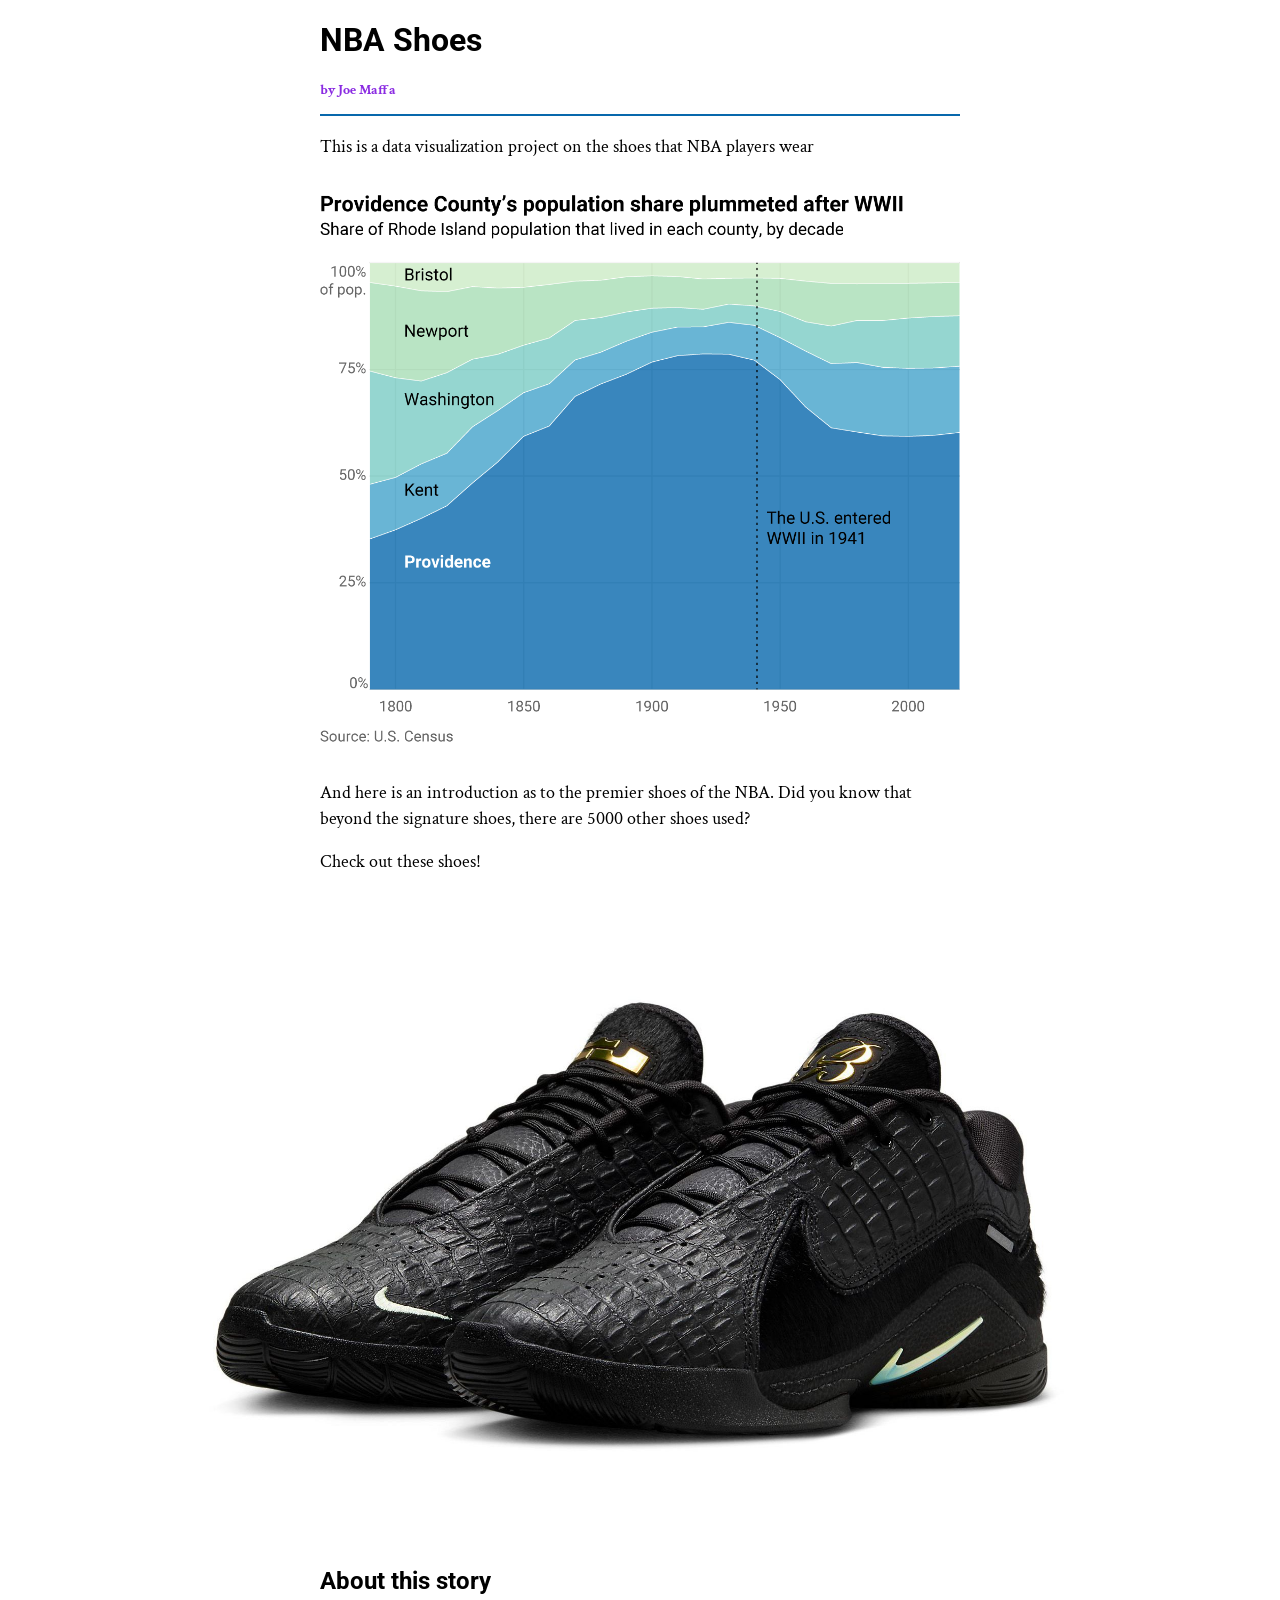
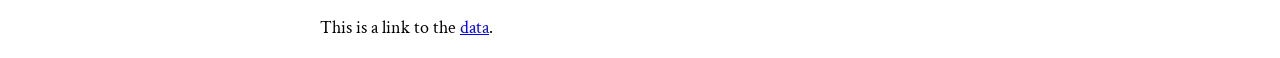
==== index.html @ eefcdcdb "change title" ====
<!DOCTYPE html>
<html>
    <head>
        <title>NBA Shoes</title>
        <link rel="stylesheet" href="styles.css">
        <link rel="preconnect" href="https://fonts.googleapis.com">
        <link rel="preconnect" href="https://fonts.gstatic.com" crossorigin>
        <link href="https://fonts.googleapis.com/css2?family=Crimson+Text:ital,wght@0,400;0,600;0,700;1,400;1,600;1,700&family=Roboto:ital,wght@0,100..900;1,100..900&display=swap" rel="stylesheet">
    </head>
    <body>
        <h1>NBA Shoes</h1>
        <p id="title-caption">by Joe Maffa</p>
        <div class="divider"></div>
        <p>This is a data visualization project on the shoes that NBA players wear</p>
        <img src="images/rhode_island.png">
        <p>And here is an introduction as to the premier shoes of the NBA. Did you know that beyond the signature shoes, there are 5000 other shoes used?</p>
        <p>Check out these shoes!</p>
        <img id="lebron" src="images/lebron-22.jpg">
        <h2>About this story</h2>
        <p>This is a link to the <a target="_blank" href="https://kixstats.com/brands">data</a>.</p>
    </body>
</html>
---- styles.css ----
img, p, h1, h2, .divider{
    width: 100%;
    max-width: 640px;
    margin-left: auto;
    margin-right: auto;
}

img {
	display: block;
    padding: 15px 0px;
}
p{
    font-size: 18px;
    line-height: 1.4;
    font-family: "Crimson Text"
}
h1,h2 {
    font-family: "Roboto"
}

.divider {
    height: 2px;
    background-color: #0868ac;
    margin-top:10px;
    margin-bottom: 10px;
}

#title-caption {
    font-weight: bold;
    font-size: 14px;
    color:blueviolet
}
#lebron {
    max-width: 1000px;
}
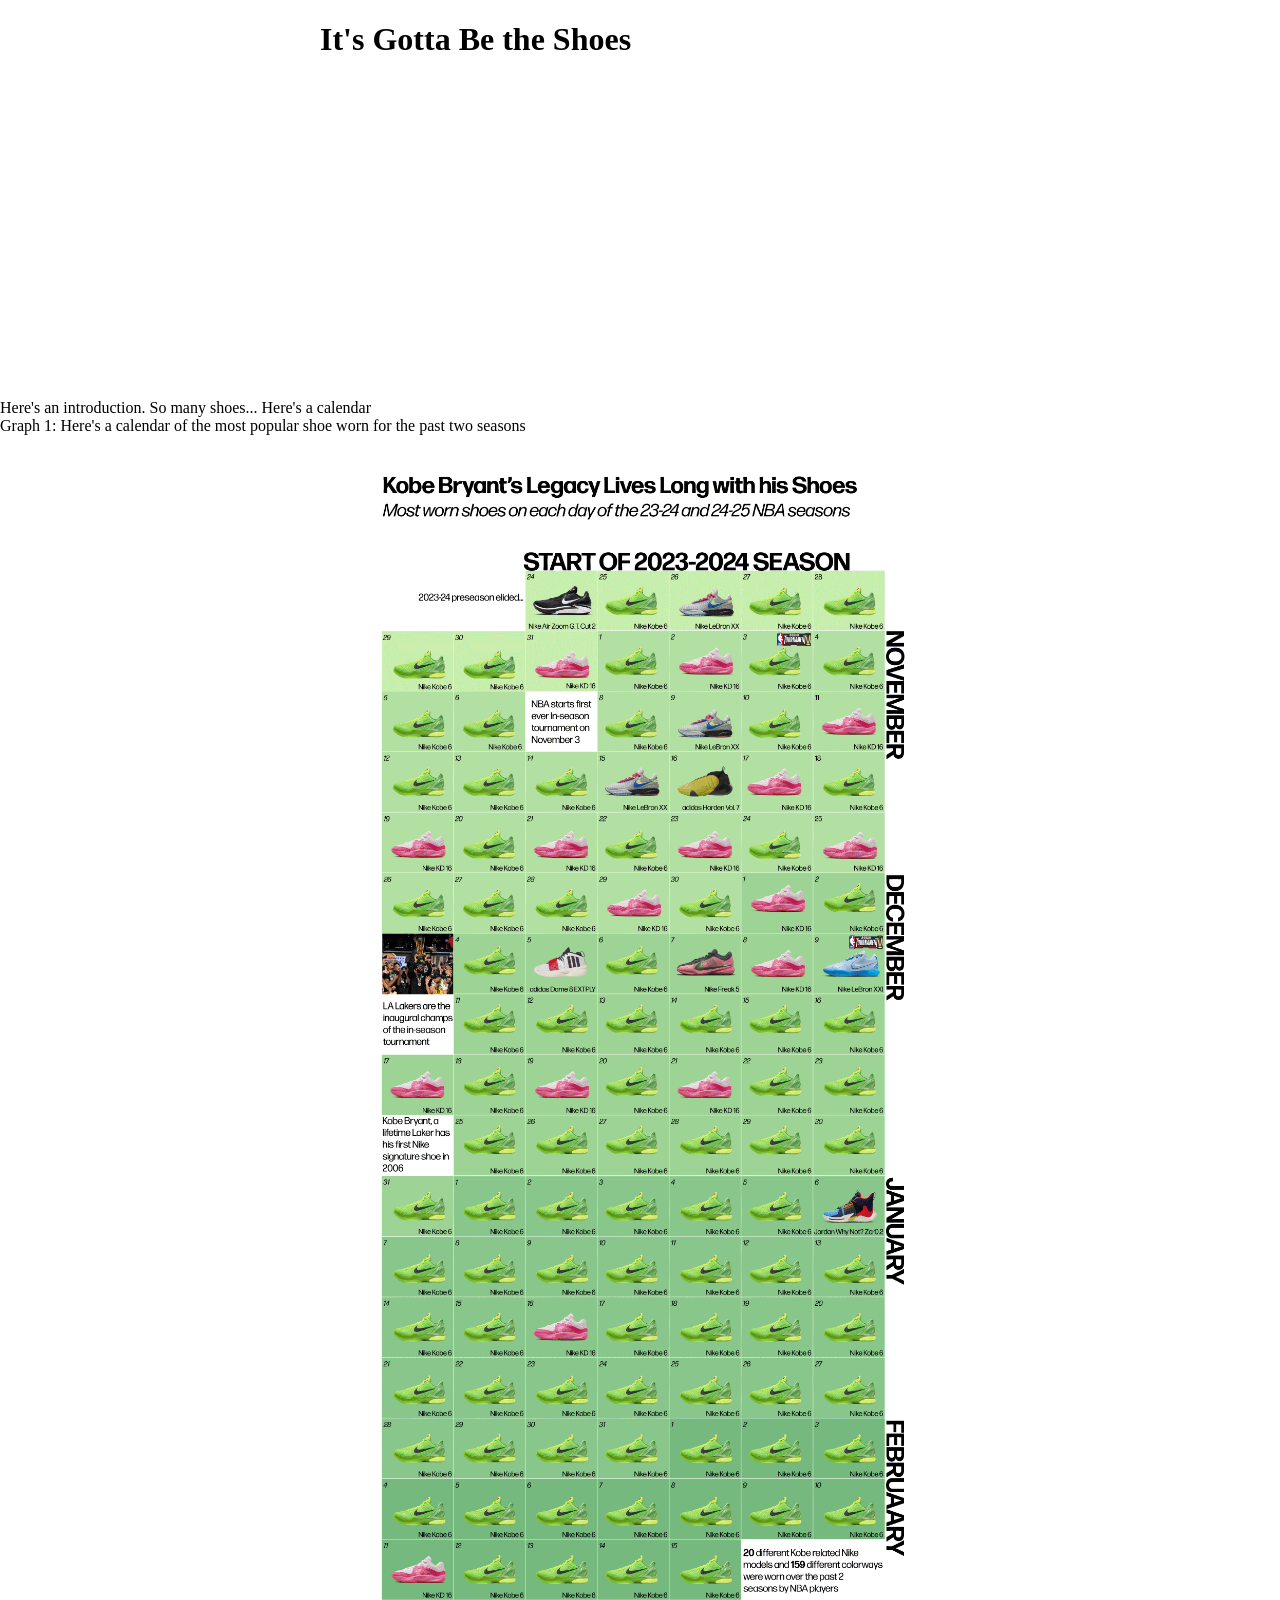
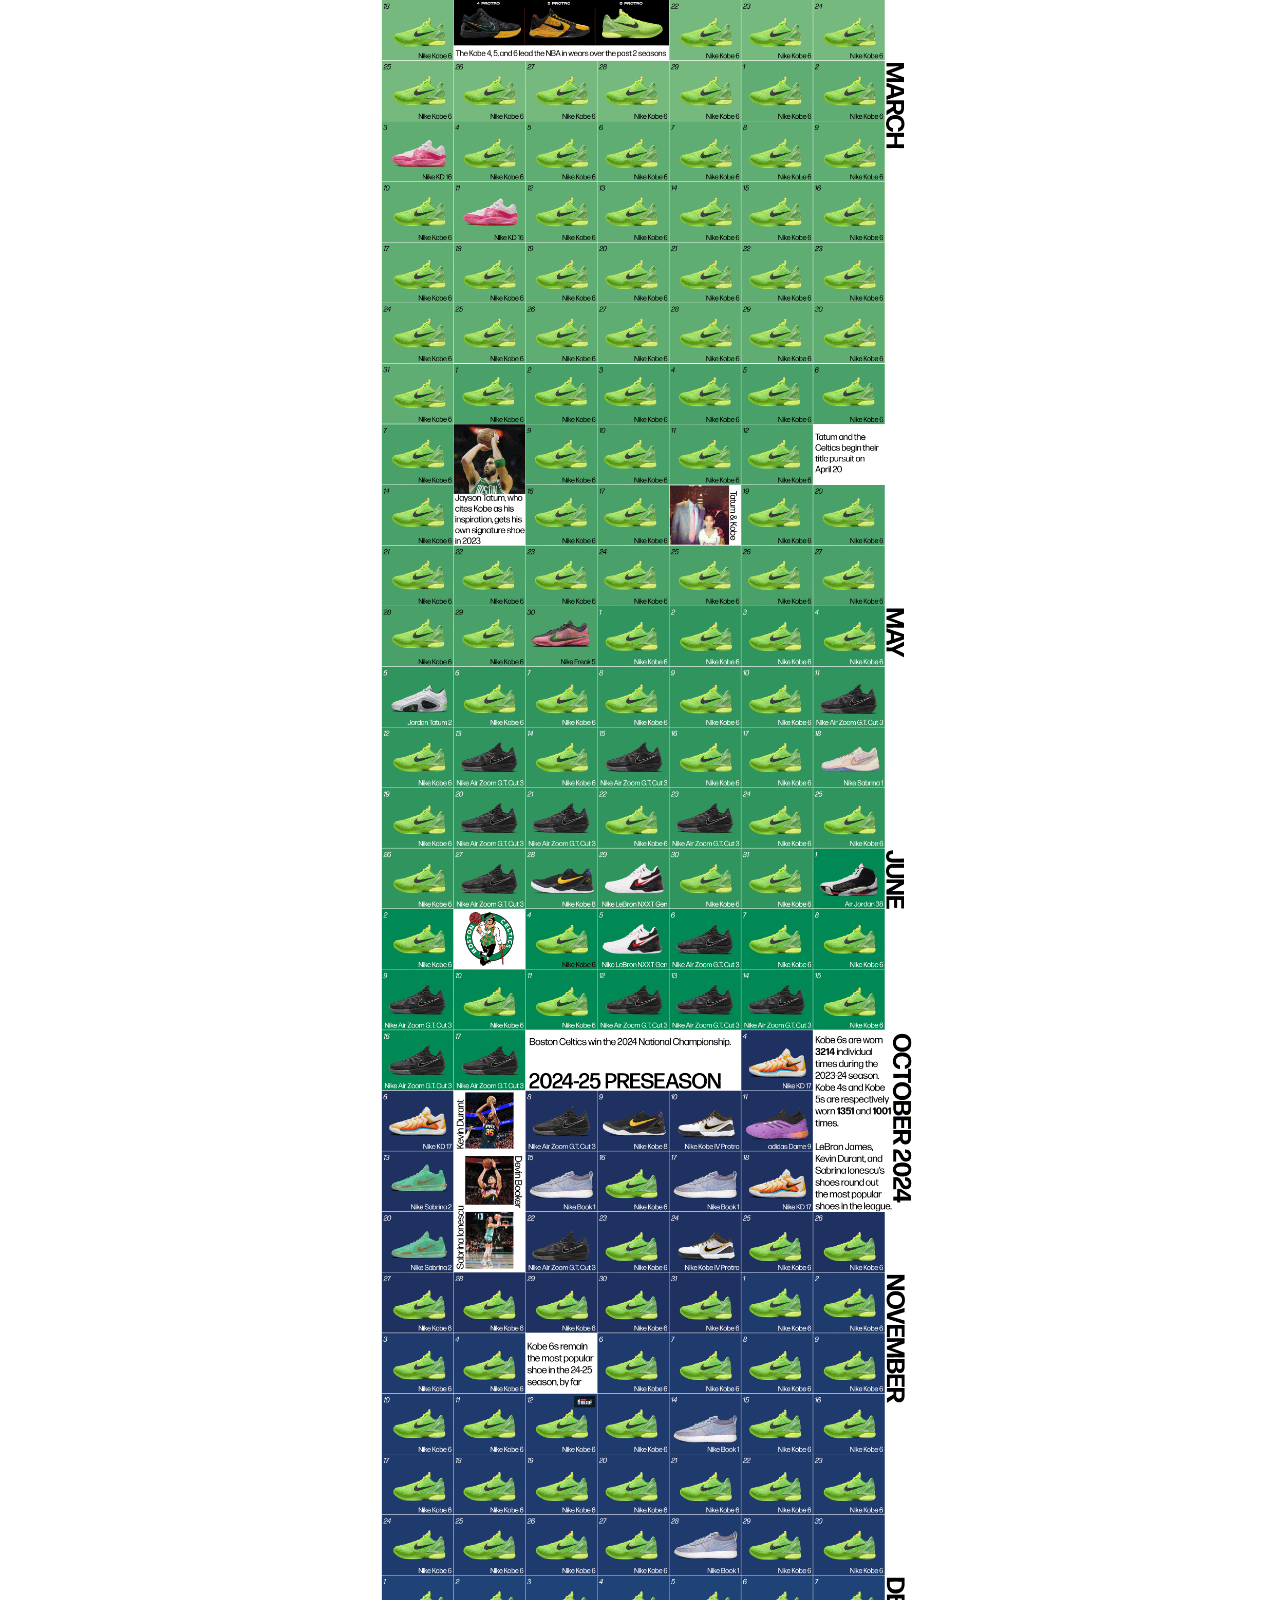
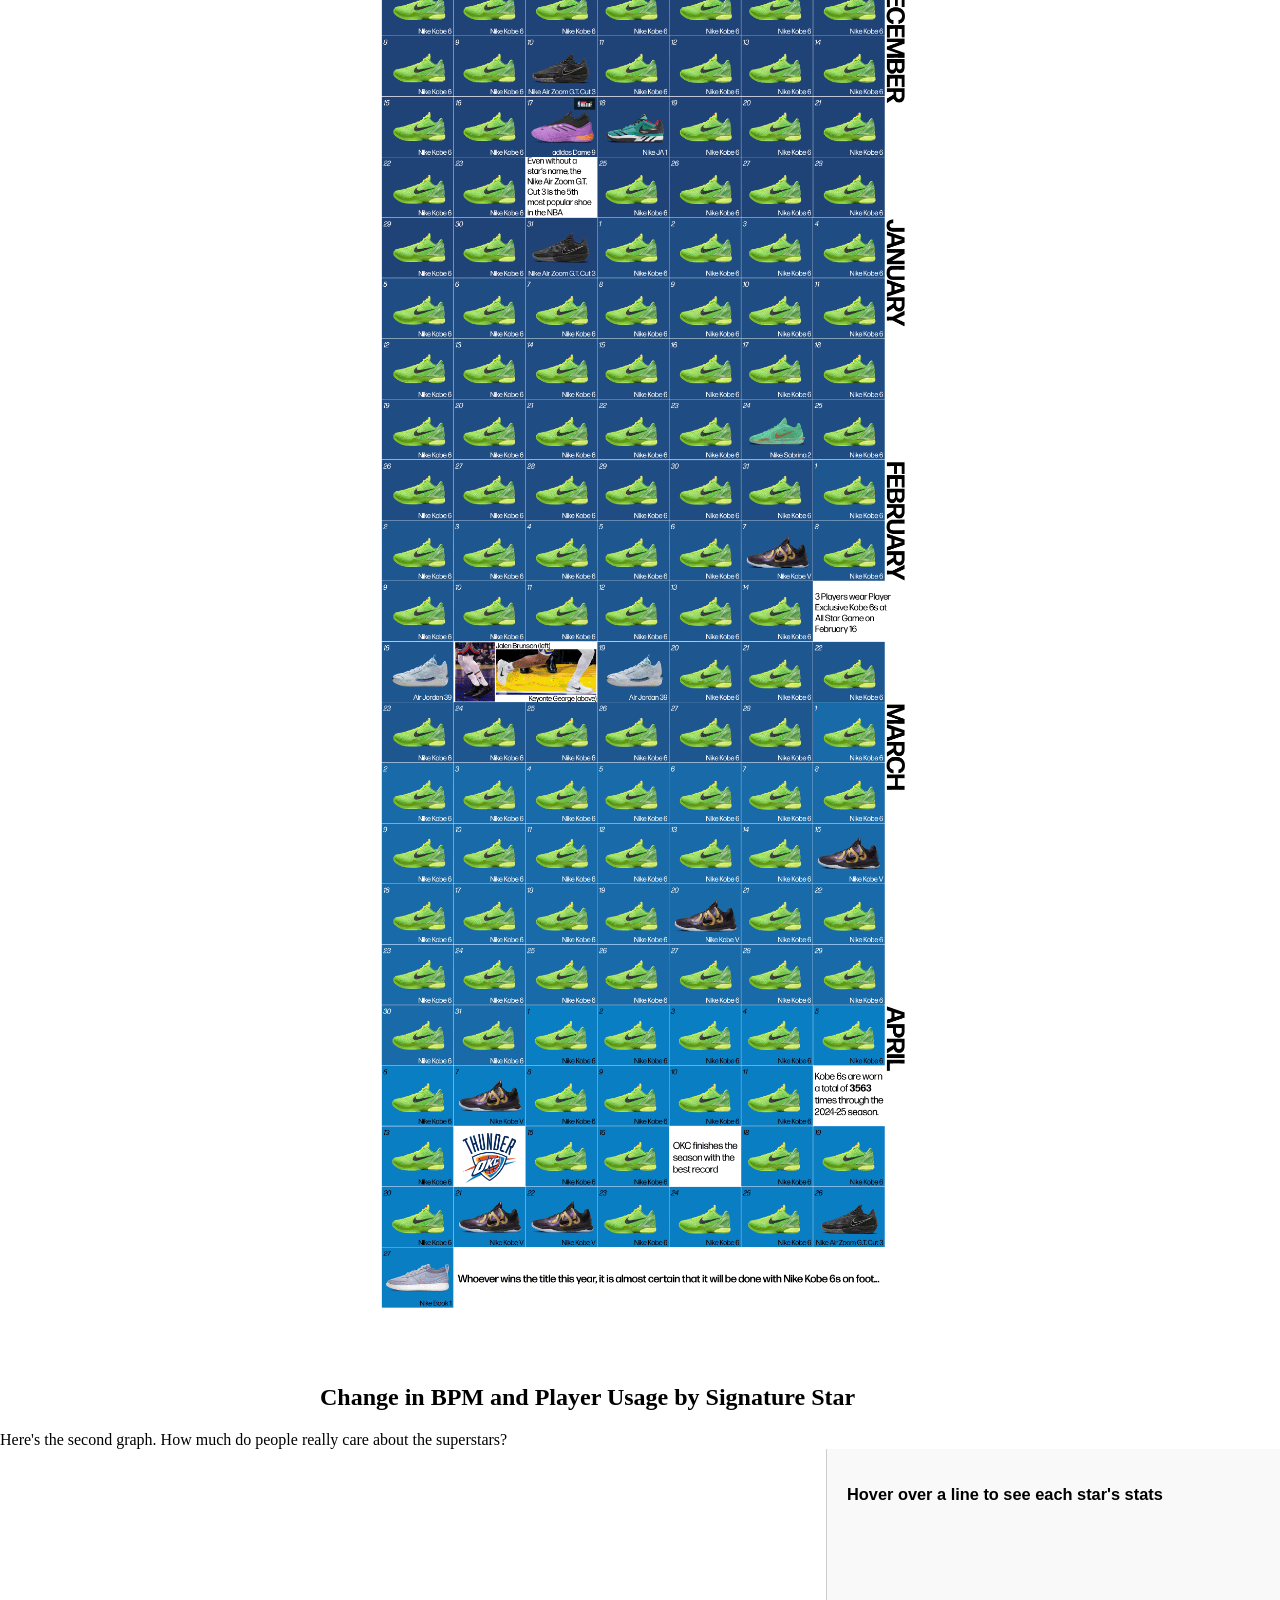
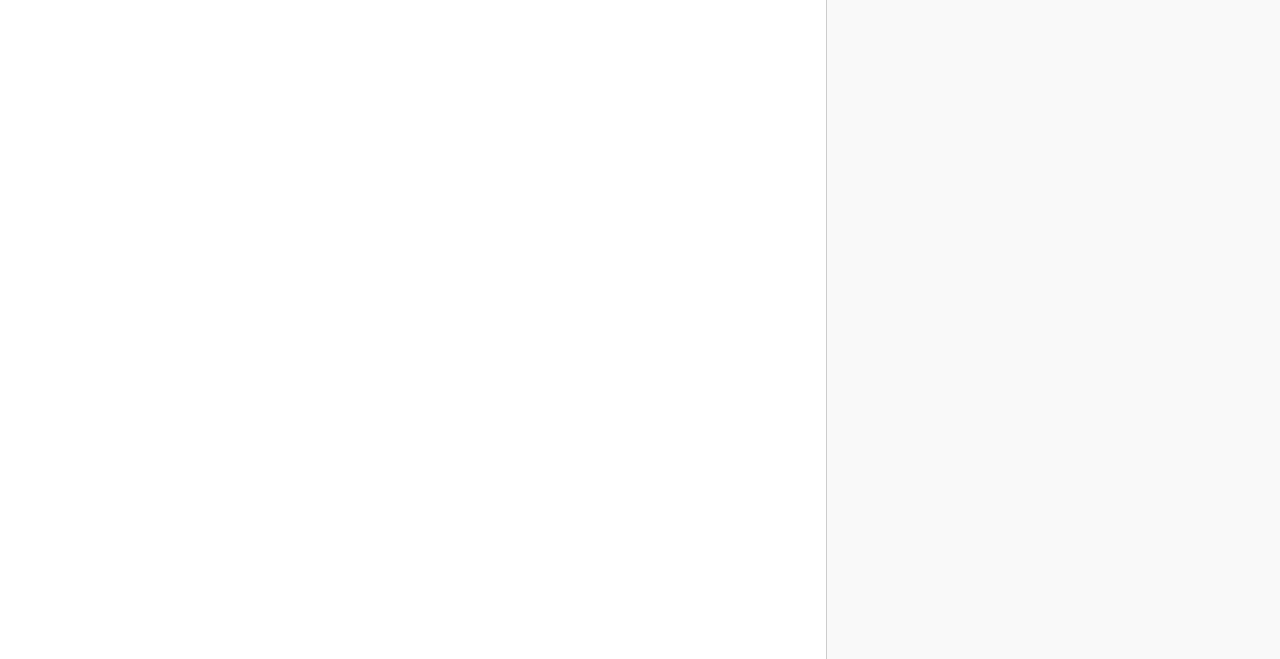
==== commit 9540cca5: "a big commit lol, started on website" ====
--- a/index.html
+++ b/index.html
@@ -1,22 +1,53 @@
 <!DOCTYPE html>
-<html>
-    <head>
-        <title>NBA Shoes</title>
-        <link rel="stylesheet" href="styles.css">
-        <link rel="preconnect" href="https://fonts.googleapis.com">
-        <link rel="preconnect" href="https://fonts.gstatic.com" crossorigin>
-        <link href="https://fonts.googleapis.com/css2?family=Crimson+Text:ital,wght@0,400;0,600;0,700;1,400;1,600;1,700&family=Roboto:ital,wght@0,100..900;1,100..900&display=swap" rel="stylesheet">
-    </head>
-    <body>
-        <h1>NBA Shoes</h1>
-        <p id="title-caption">by Joe Maffa</p>
-        <div class="divider"></div>
-        <p>This is a data visualization project on the shoes that NBA players wear</p>
-        <img src="images/rhode_island.png">
-        <p>And here is an introduction as to the premier shoes of the NBA. Did you know that beyond the signature shoes, there are 5000 other shoes used?</p>
-        <p>Check out these shoes!</p>
-        <img id="lebron" src="images/lebron-22.jpg">
-        <h2>About this story</h2>
-        <p>This is a link to the <a target="_blank" href="https://kixstats.com/brands">data</a>.</p>
-    </body>
+<html lang="en">
+<head>
+  <meta charset="UTF-8">
+  <title>It's Gotta Be the Shoes</title>
+  <script src="https://d3js.org/d3.v7.min.js"></script>
+  <link rel="stylesheet" href="styles.css">
+</head>
+<body>
+  <h1>It's Gotta Be the Shoes</h1>
+  <div></div>
+  <iframe 
+    width="560" 
+    height="315" 
+    src="https://www.youtube.com/embed/Abr_LU822rQ" 
+    title="YouTube video player" 
+    frameborder="0" 
+    allow="accelerometer; autoplay; clipboard-write; encrypted-media; gyroscope; picture-in-picture; web-share" 
+    allowfullscreen>
+  </iframe>
+
+  <div>Here's an introduction. So many shoes... Here's a calendar</div>
+  <div>Graph 1: Here's a calendar of the most popular shoe worn for the past two seasons</div>
+  <img src="calendar_plot_1.png" alt="Most worn shoes in the NBA for 23-24 and 24-25 seasons." />
+  <h2>Change in BPM and Player Usage by Signature Star</h2>
+
+  <div>Here's the second graph. How much do people really care about the superstars?</div>
+  <div id="container" style="display: flex; width: 100vw; height: 90vh;">
+    <div class="chart-container">
+        <svg id="chart1"></svg>
+      </div>
+      <div class="chart-container">
+        <svg id="chart2"></svg>
+      </div>
+      <div id="tooltip" class="tooltip">
+        <h3 id="tooltip-name">Hover over a line to see each star's stats</h3>
+        <p id="tooltip-note" style="visibility: hidden;">Signature player line</p>
+        <p style="visibility: hidden;">Box +/- (23–24): <span id="bpm23"></span></p>
+        <p style="visibility: hidden;">Box +/- (24–25): <span id="bpm24"></span></p>
+        <p style="visibility: hidden;"># Players using shoes (23–24): <span id="usage23"></span></p>
+        <p style="visibility: hidden;"># Players using shoes (24–25): <span id="usage24"></span></p>
+        <img id="tooltip-img" src="" alt="Shoe image" style="width: 120px; margin-top: 10px; visibility: hidden;" />
+      </div>
+
+    </div>
+  </div>
+
+
+
+  <script src="slopechart.js"></script>
+</body>
 </html>
+
--- a/styles.css
+++ b/styles.css
@@ -1,3 +1,36 @@
+body, html {
+  margin: 0;
+  padding: 0;
+  height: 100%;
+}
+.chart-container {
+  flex: 1;
+  display: flex;
+  align-items: center;
+  justify-content: center;
+}
+
+svg {
+  width: 100%;
+  height: 100%;
+}
+
+#tooltip {
+  flex: 1;
+  padding: 20px;
+  background: #f9f9f9;
+  border-left: 1px solid #ccc;
+  font-family: sans-serif;
+  font-size: 14px;
+  overflow-y: auto;
+}
+#tooltip-note {
+  font-style: italic;
+}
+
+
+
+
 img, p, h1, h2, .divider{
     width: 100%;
     max-width: 640px;
@@ -32,4 +65,29 @@
 }
 #lebron {
     max-width: 1000px;
-}+}
+
+.line {
+  fill: none;
+  stroke: gray;
+  stroke-width: 5px;
+  opacity: 0.4;
+}
+
+.circle {
+  fill: gray;
+  opacity: 0.6;
+}
+
+.label {
+  font-size: 12px;
+  fill: gray;
+  opacity: 0.6;
+}
+
+.highlight {
+  stroke: red;
+  fill: red;
+  stroke-width: 7px;
+  opacity: .8 !important;
+}
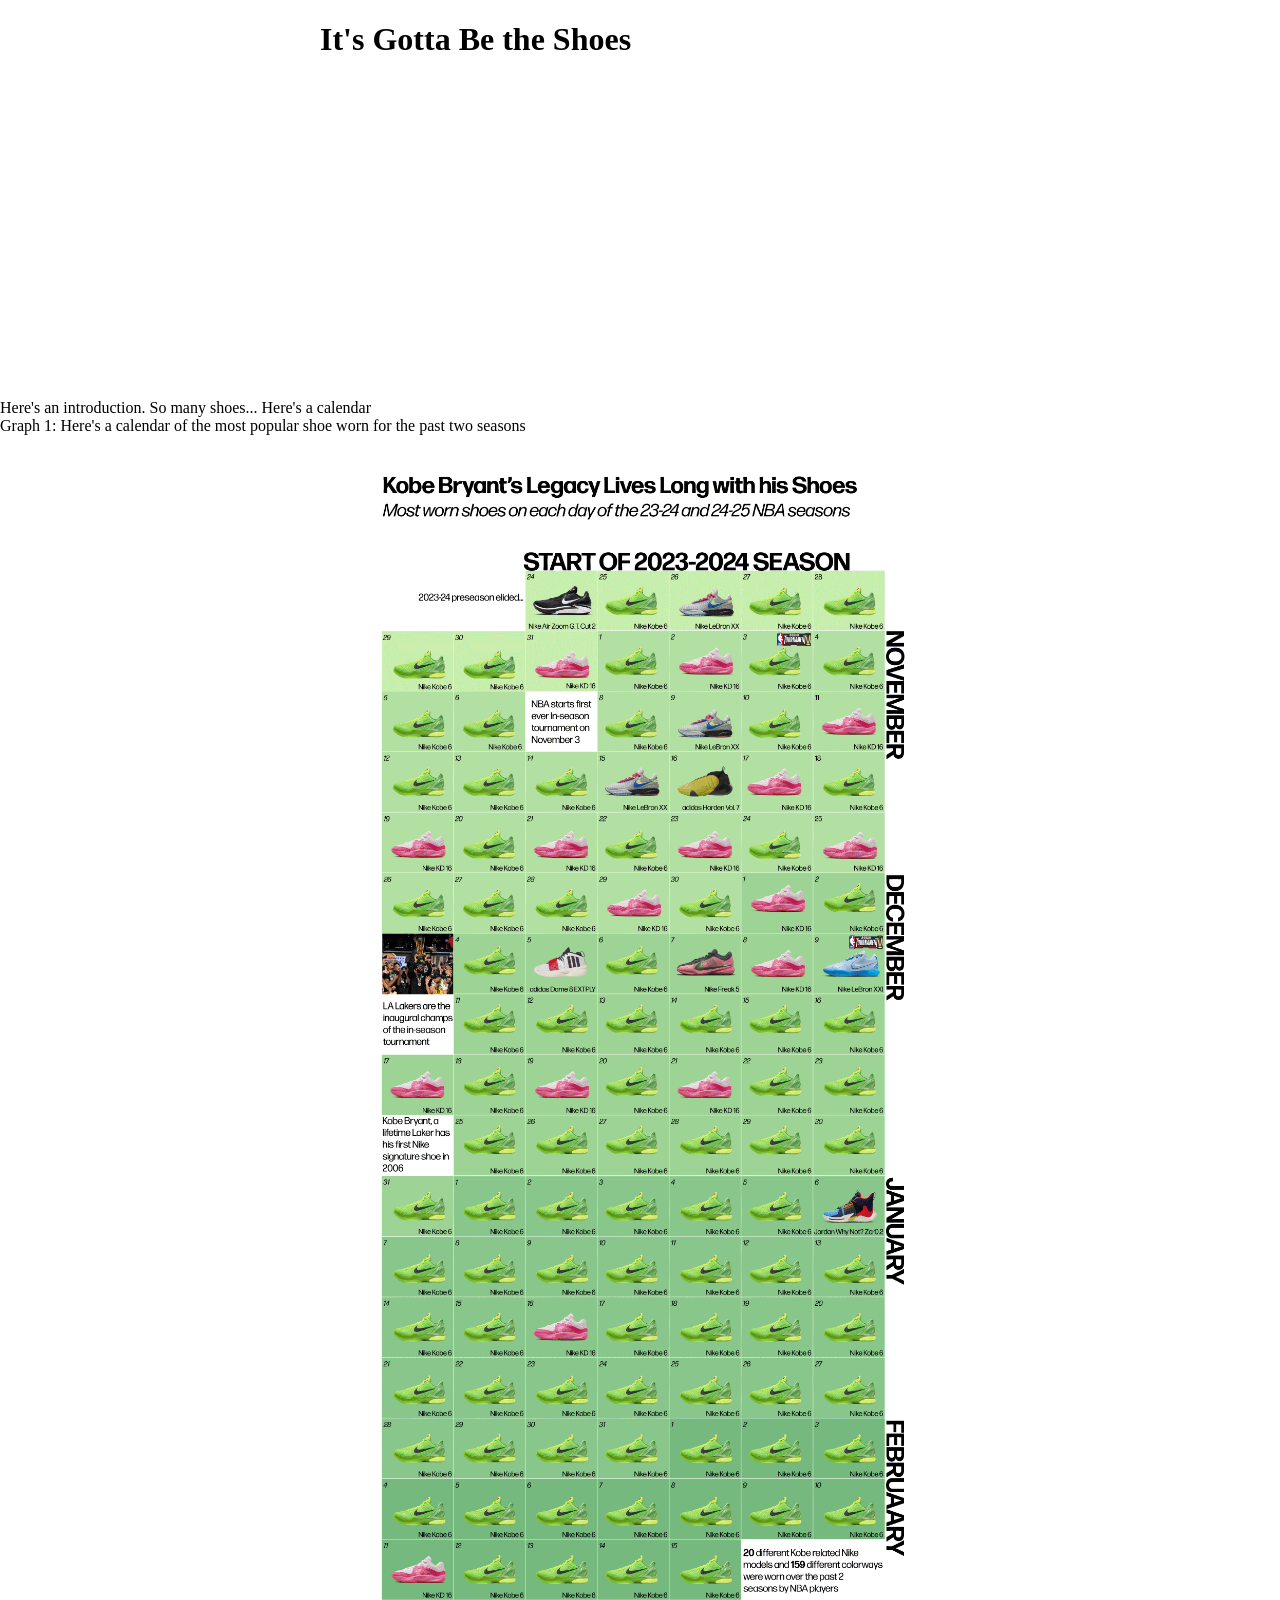
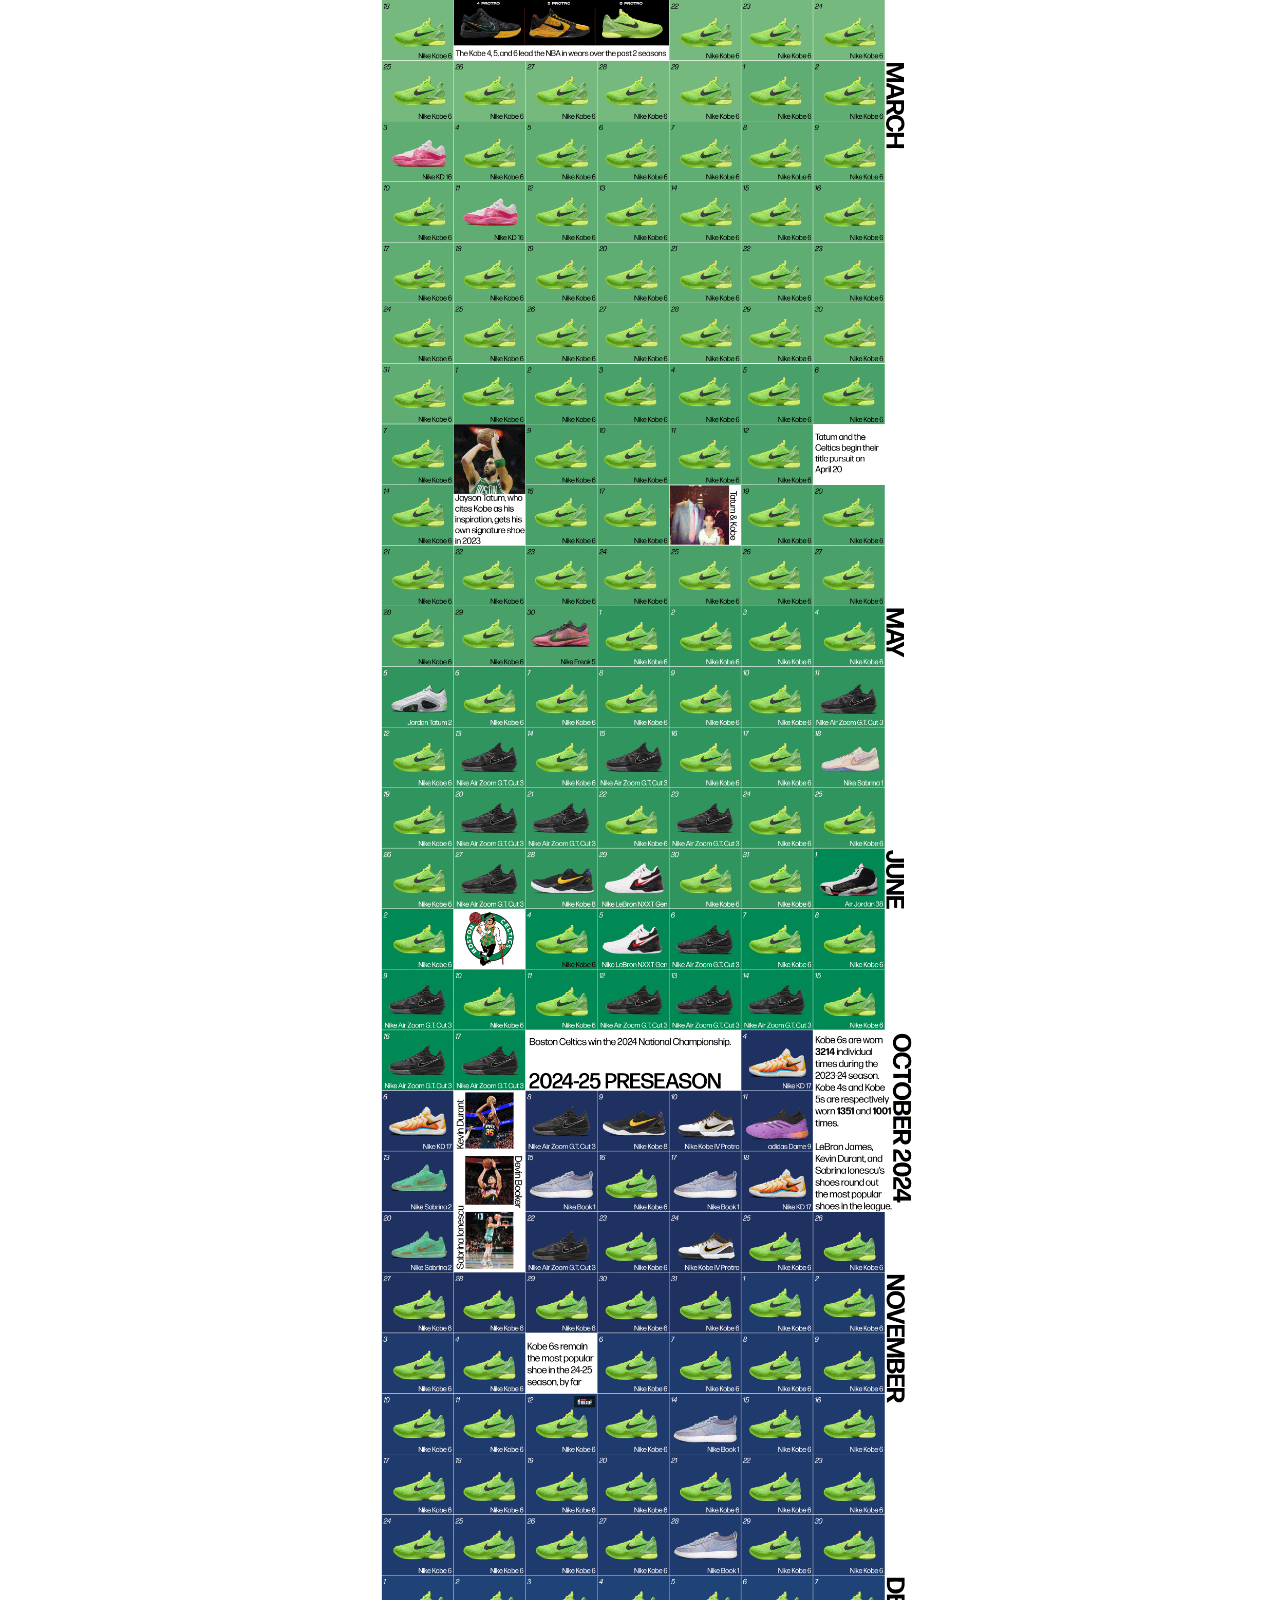
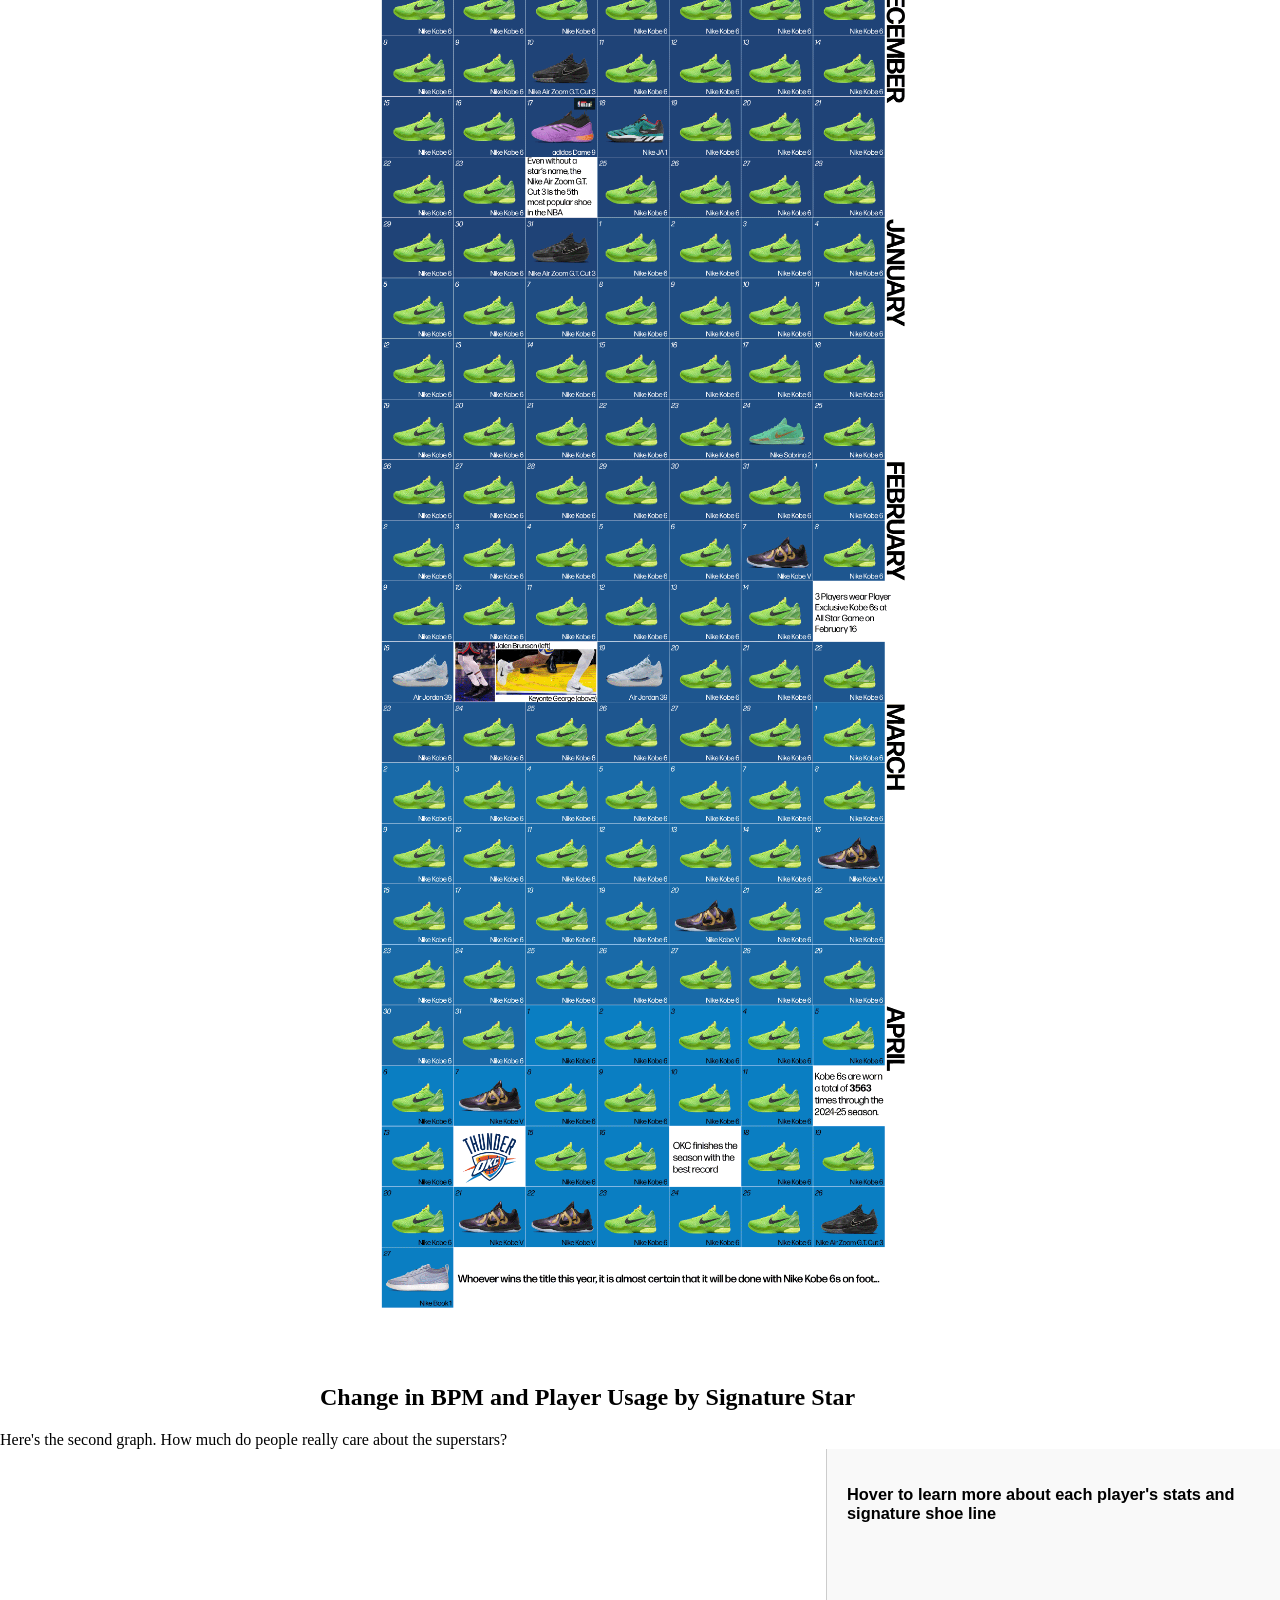
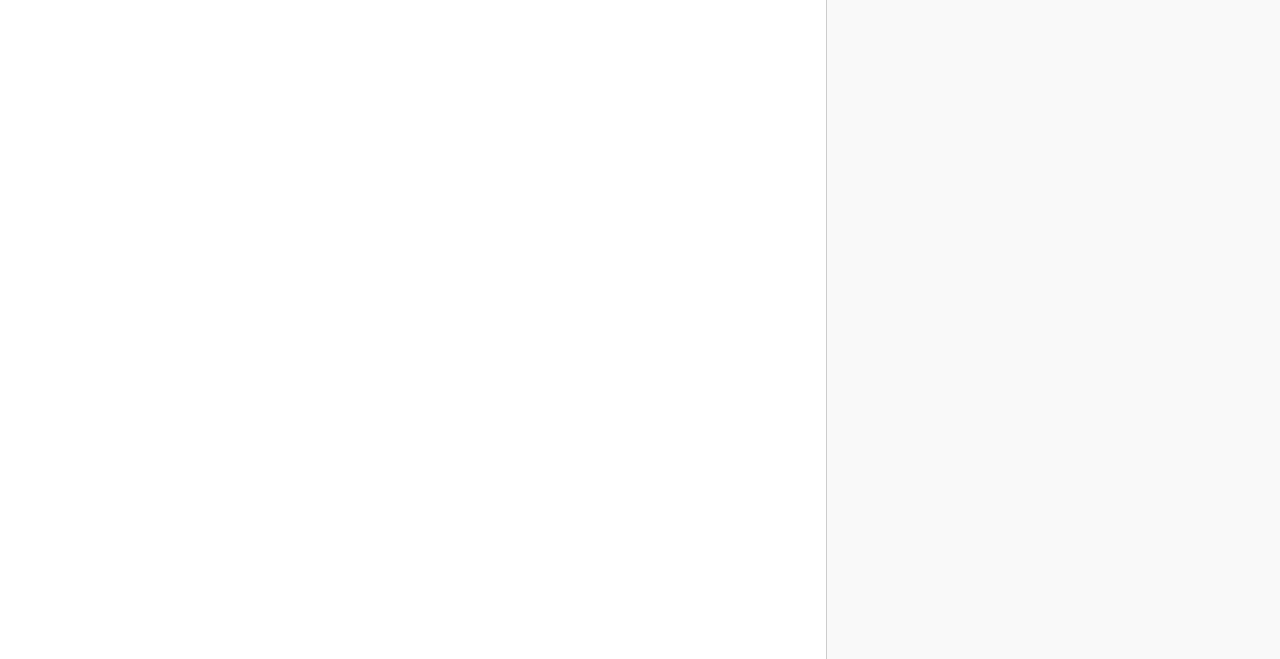
==== commit 29620d03: "add shoe images" ====
--- a/index.html
+++ b/index.html
@@ -33,13 +33,14 @@
         <svg id="chart2"></svg>
       </div>
       <div id="tooltip" class="tooltip">
-        <h3 id="tooltip-name">Hover over a line to see each star's stats</h3>
+        <h3 id="tooltip-name">Hover to learn more about each player's stats and signature shoe line</h3>
         <p id="tooltip-note" style="visibility: hidden;">Signature player line</p>
         <p style="visibility: hidden;">Box +/- (23–24): <span id="bpm23"></span></p>
         <p style="visibility: hidden;">Box +/- (24–25): <span id="bpm24"></span></p>
         <p style="visibility: hidden;"># Players using shoes (23–24): <span id="usage23"></span></p>
         <p style="visibility: hidden;"># Players using shoes (24–25): <span id="usage24"></span></p>
         <img id="tooltip-img" src="" alt="Shoe image" style="width: 120px; margin-top: 10px; visibility: hidden;" />
+        <p style="visibility: hidden;"><span id="caption"></span></p>
       </div>
 
     </div>
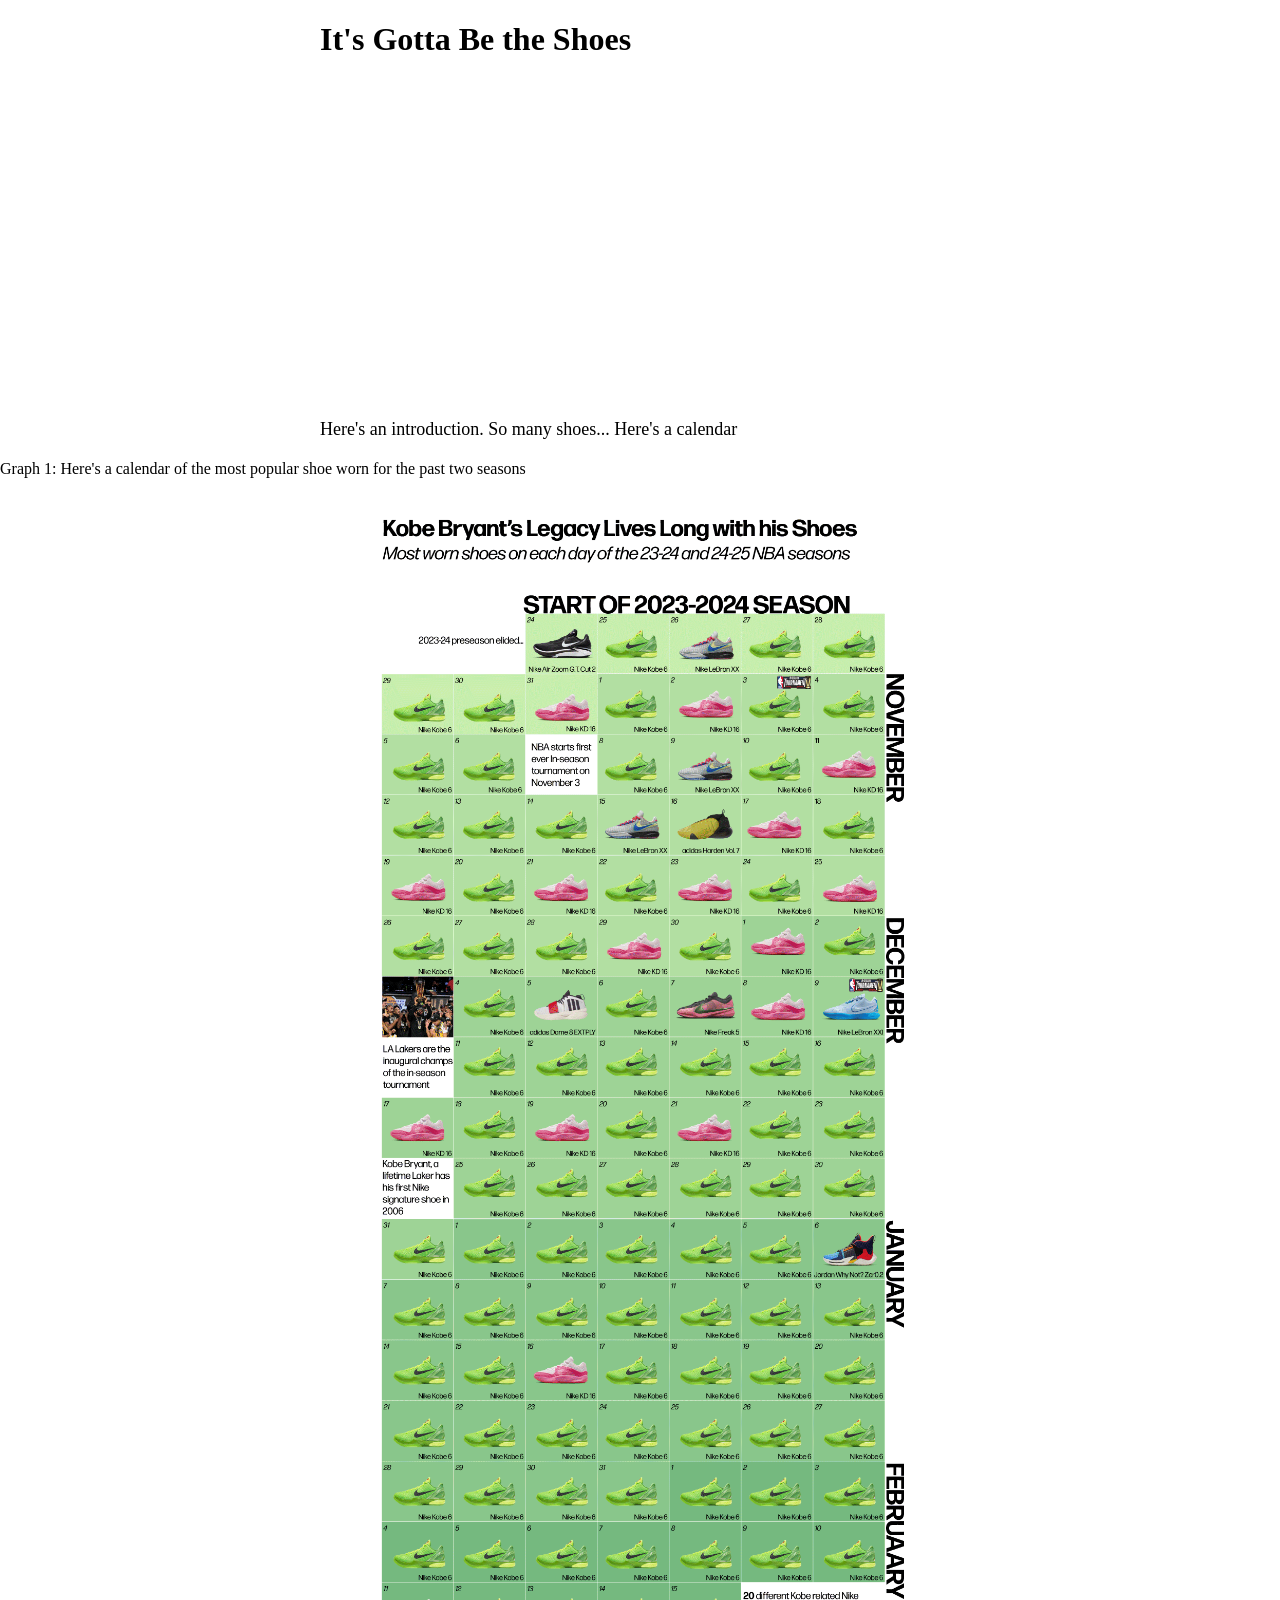
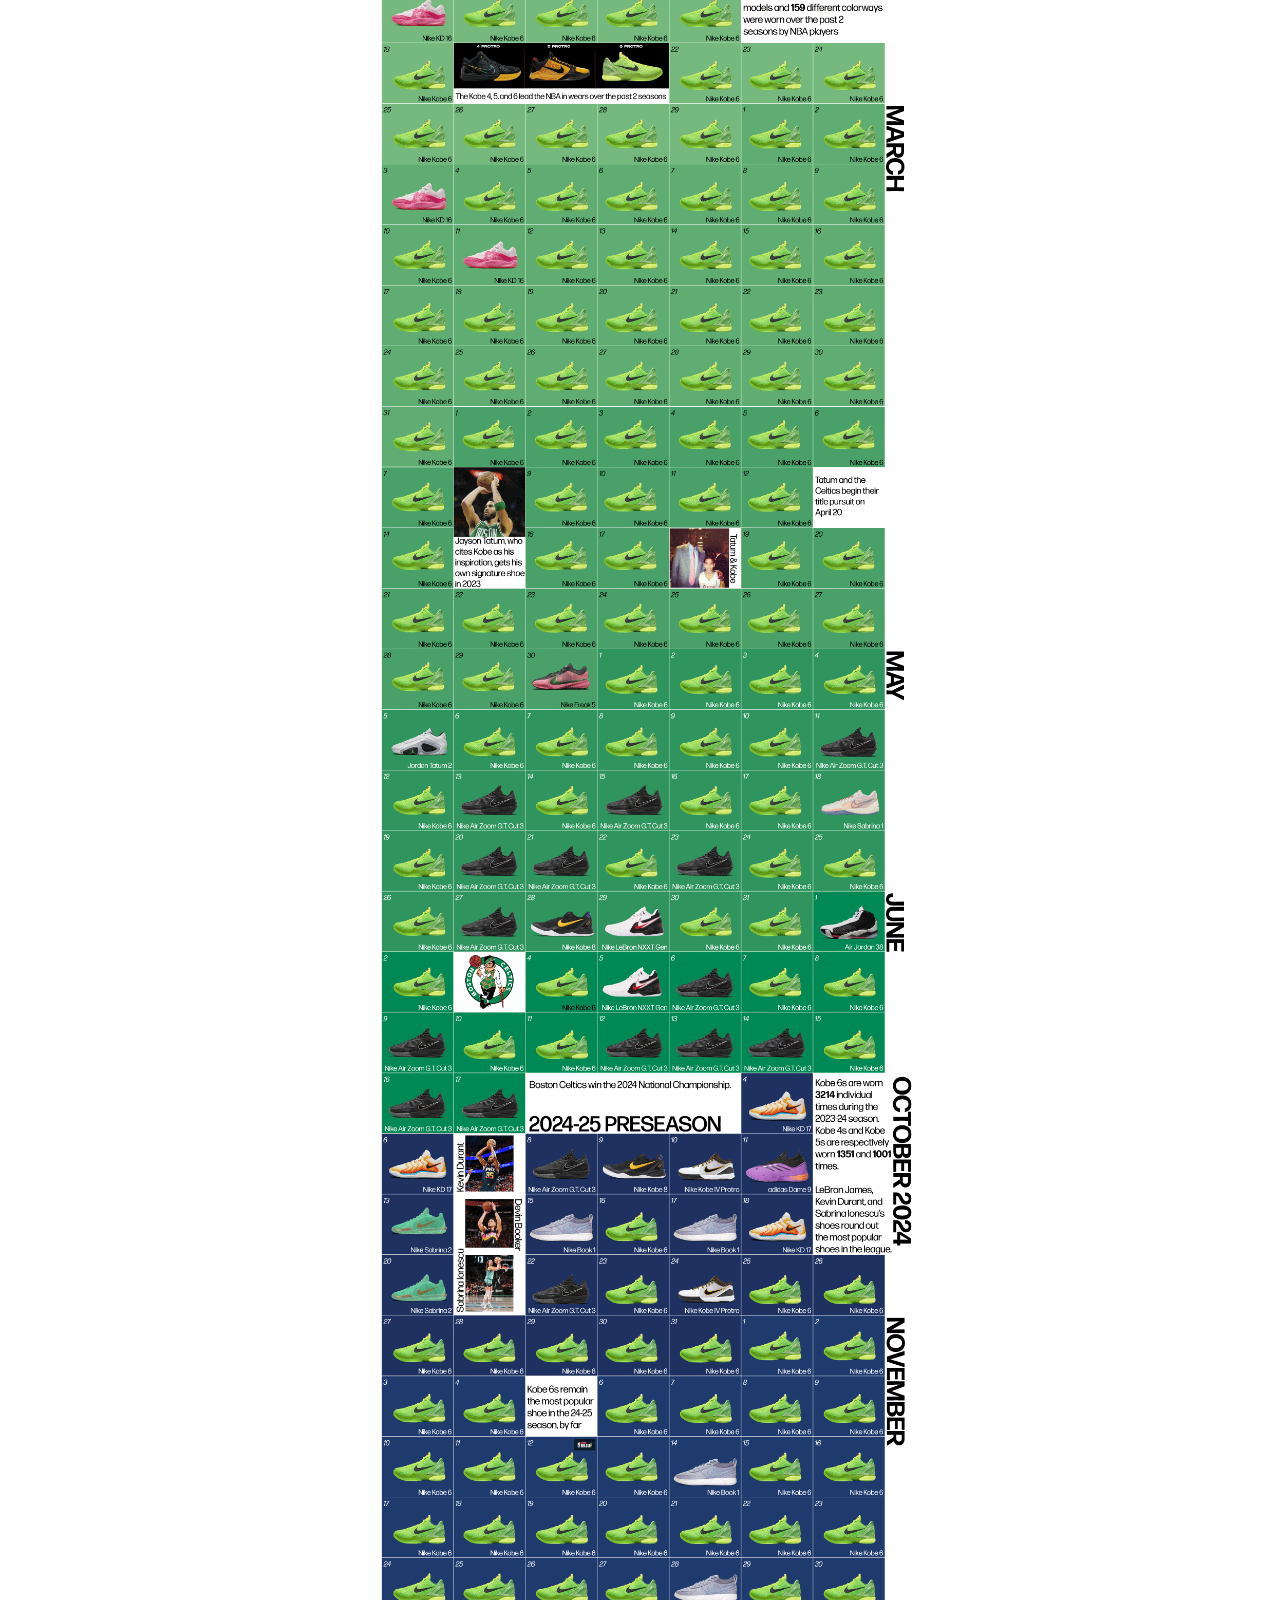
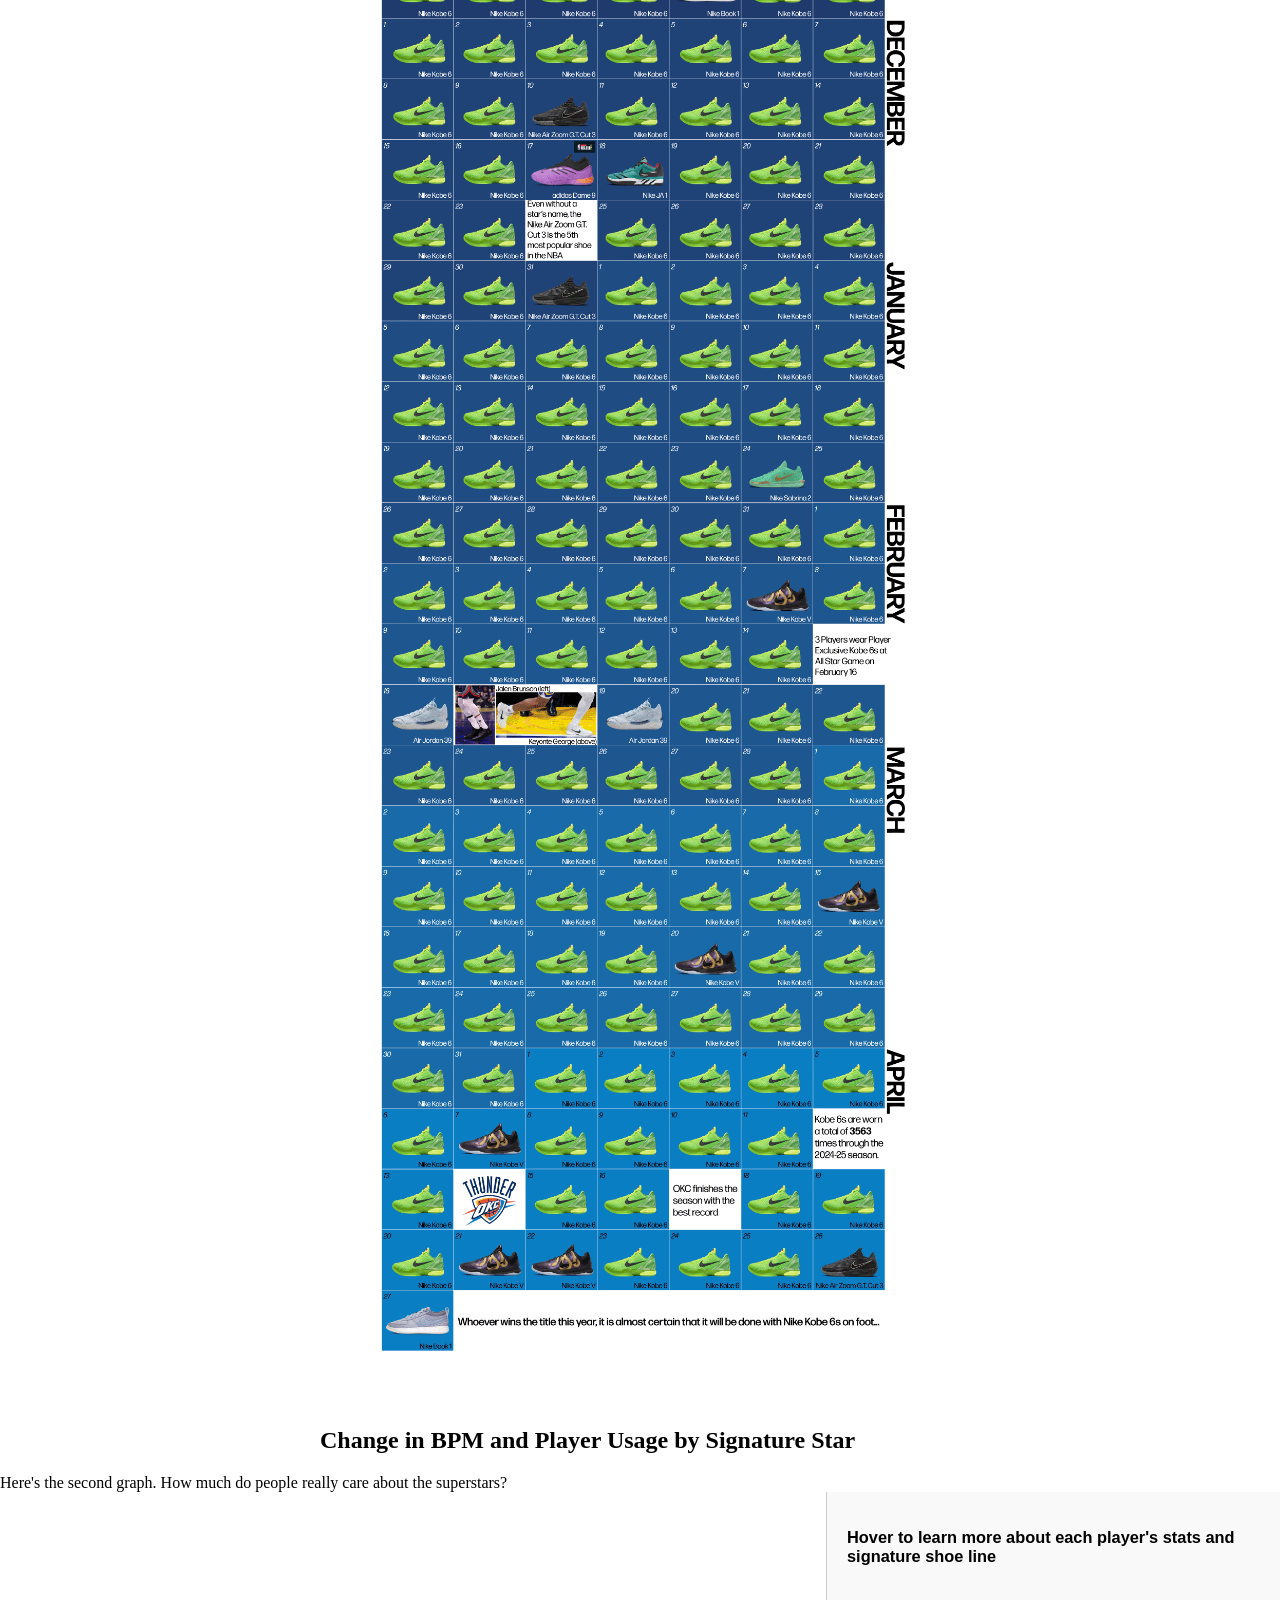
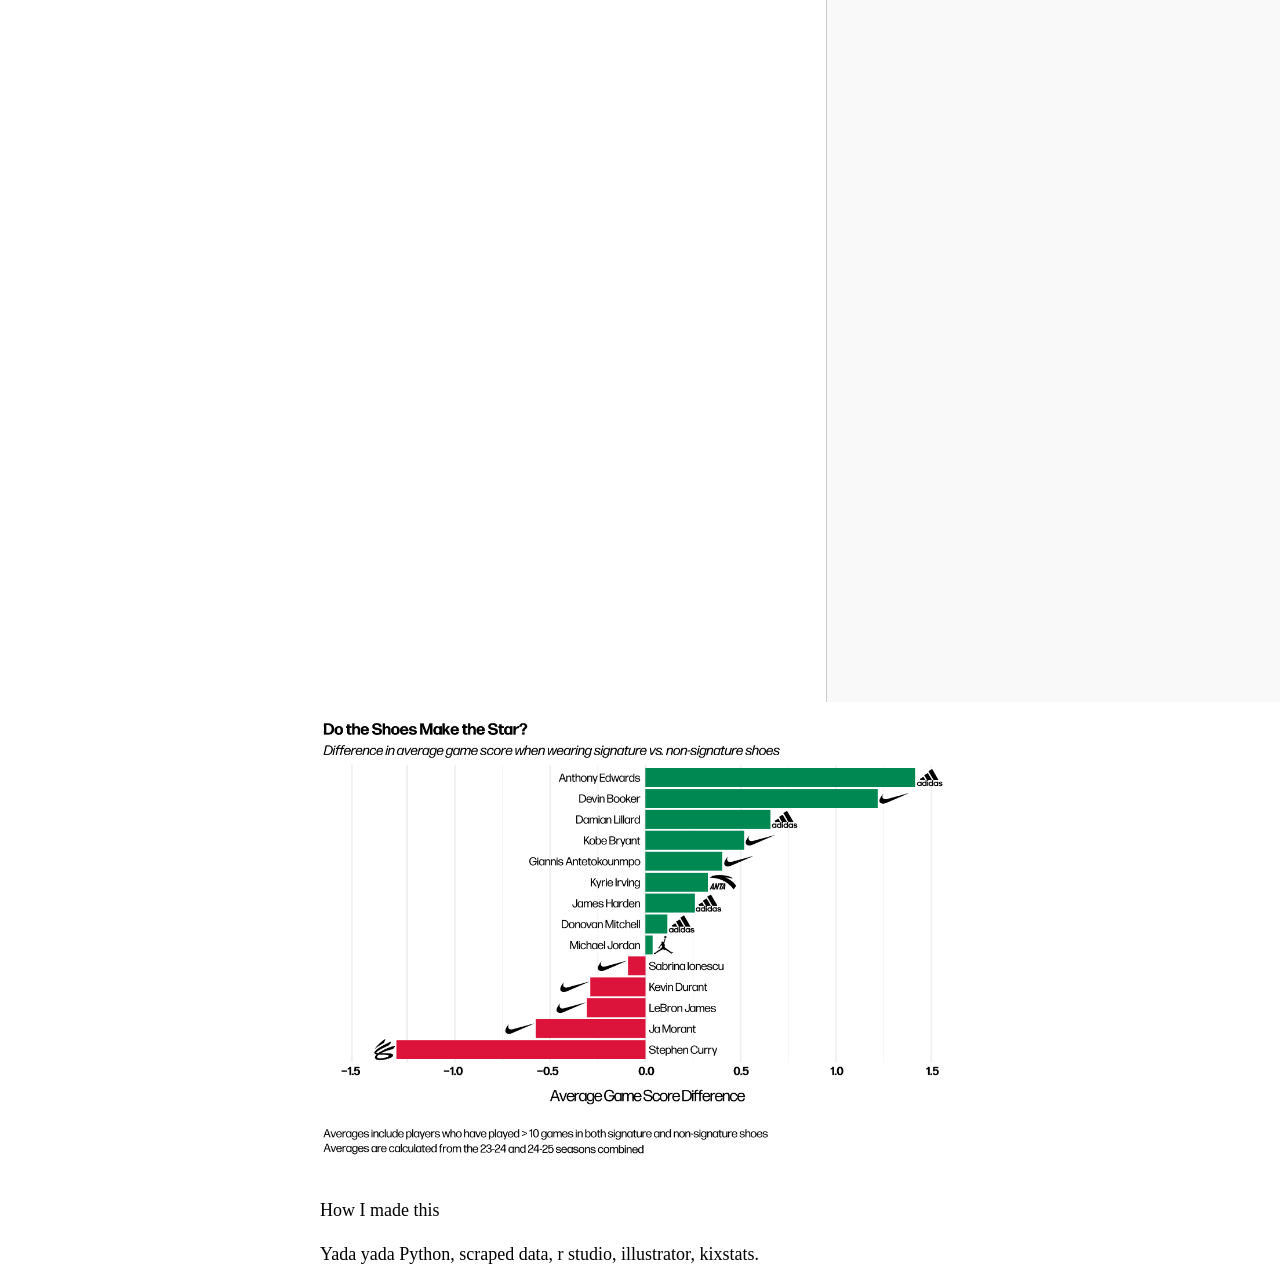
==== commit 0efdb1a1: "add last chart, just need to clean website now" ====
--- a/index.html
+++ b/index.html
@@ -19,7 +19,11 @@
     allowfullscreen>
   </iframe>
 
-  <div>Here's an introduction. So many shoes... Here's a calendar</div>
+  <div>
+    <p>
+      Here's an introduction. So many shoes... Here's a calendar
+    </p>
+  </div>
   <div>Graph 1: Here's a calendar of the most popular shoe worn for the past two seasons</div>
   <img src="calendar_plot_1.png" alt="Most worn shoes in the NBA for 23-24 and 24-25 seasons." />
   <h2>Change in BPM and Player Usage by Signature Star</h2>
@@ -45,6 +49,11 @@
 
     </div>
   </div>
+  <img src="gamescore.png" alt="Game Score differential when wearing vs. not wearing signature shoes." />
+  <div id="how">
+    <p>How I made this</p>
+    <p>Yada yada Python, scraped data, r studio, illustrator, kixstats.</p>
+  </div>
 
 
 
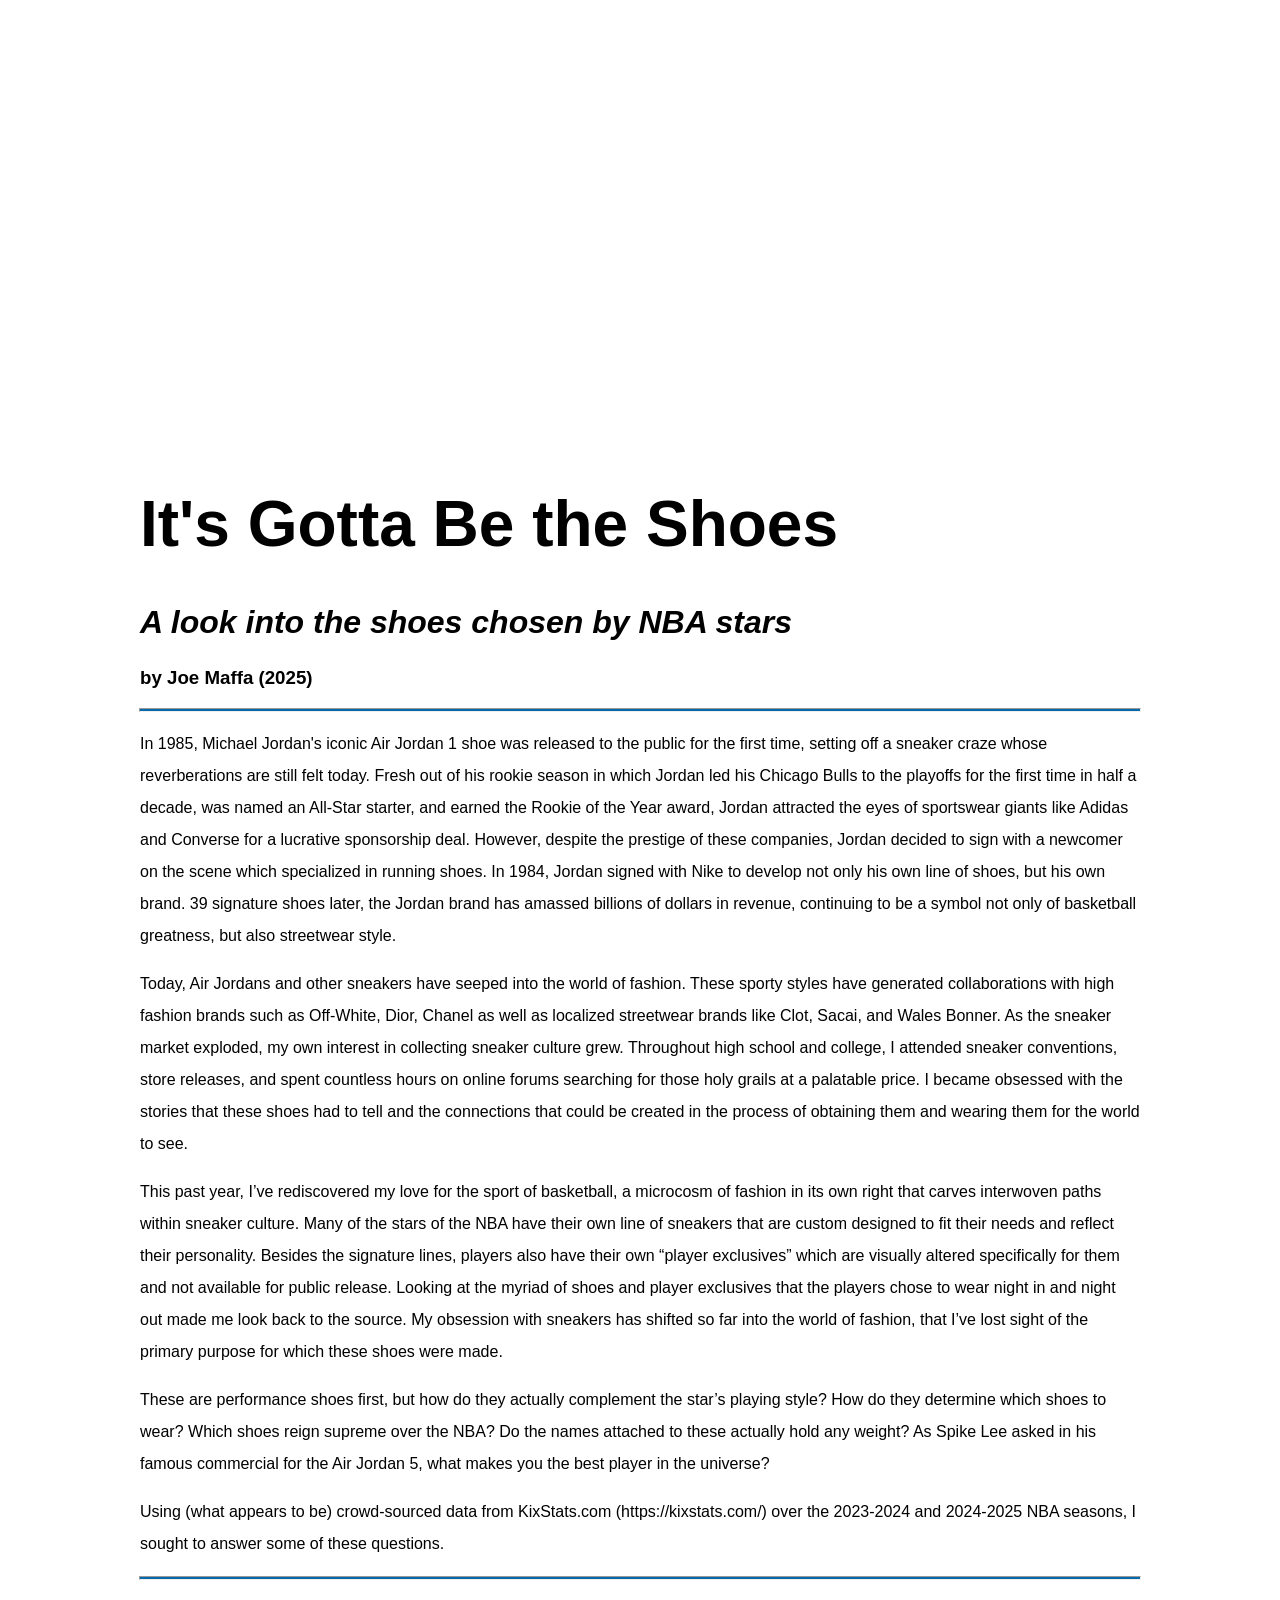
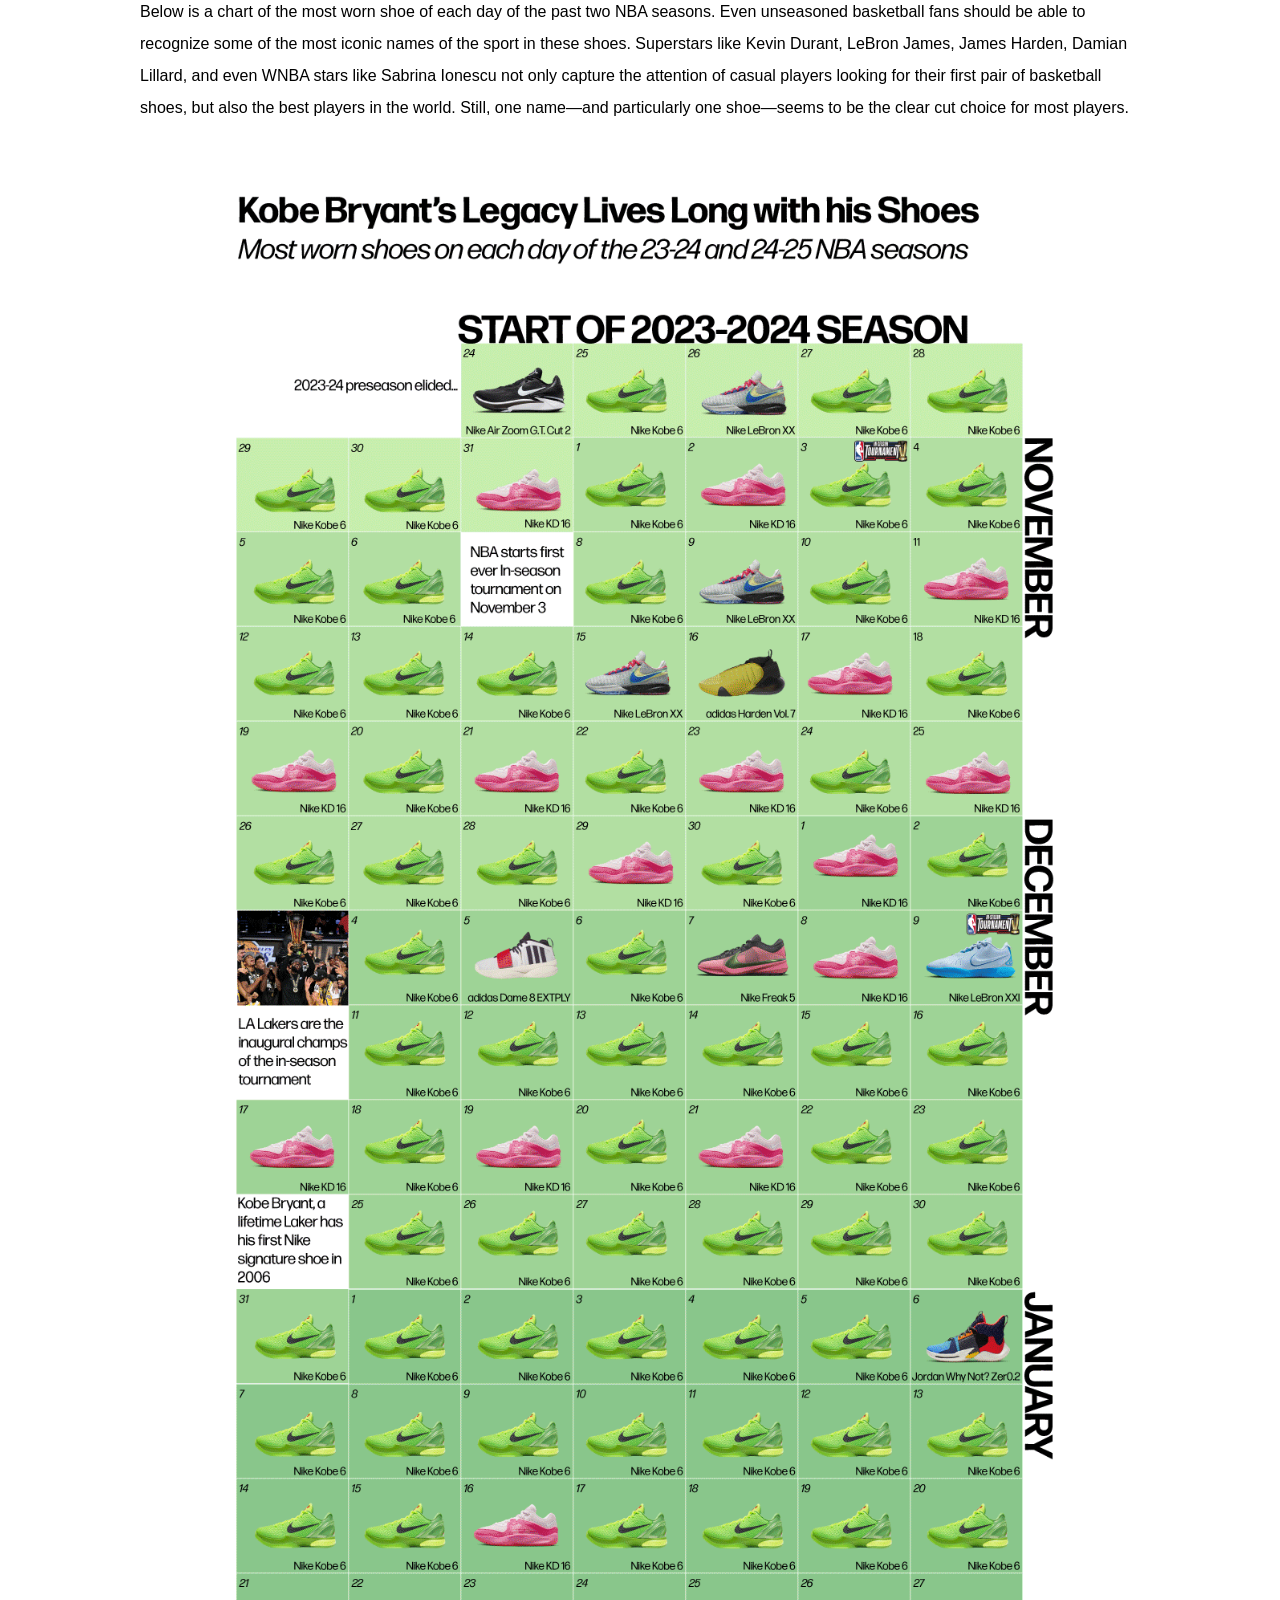
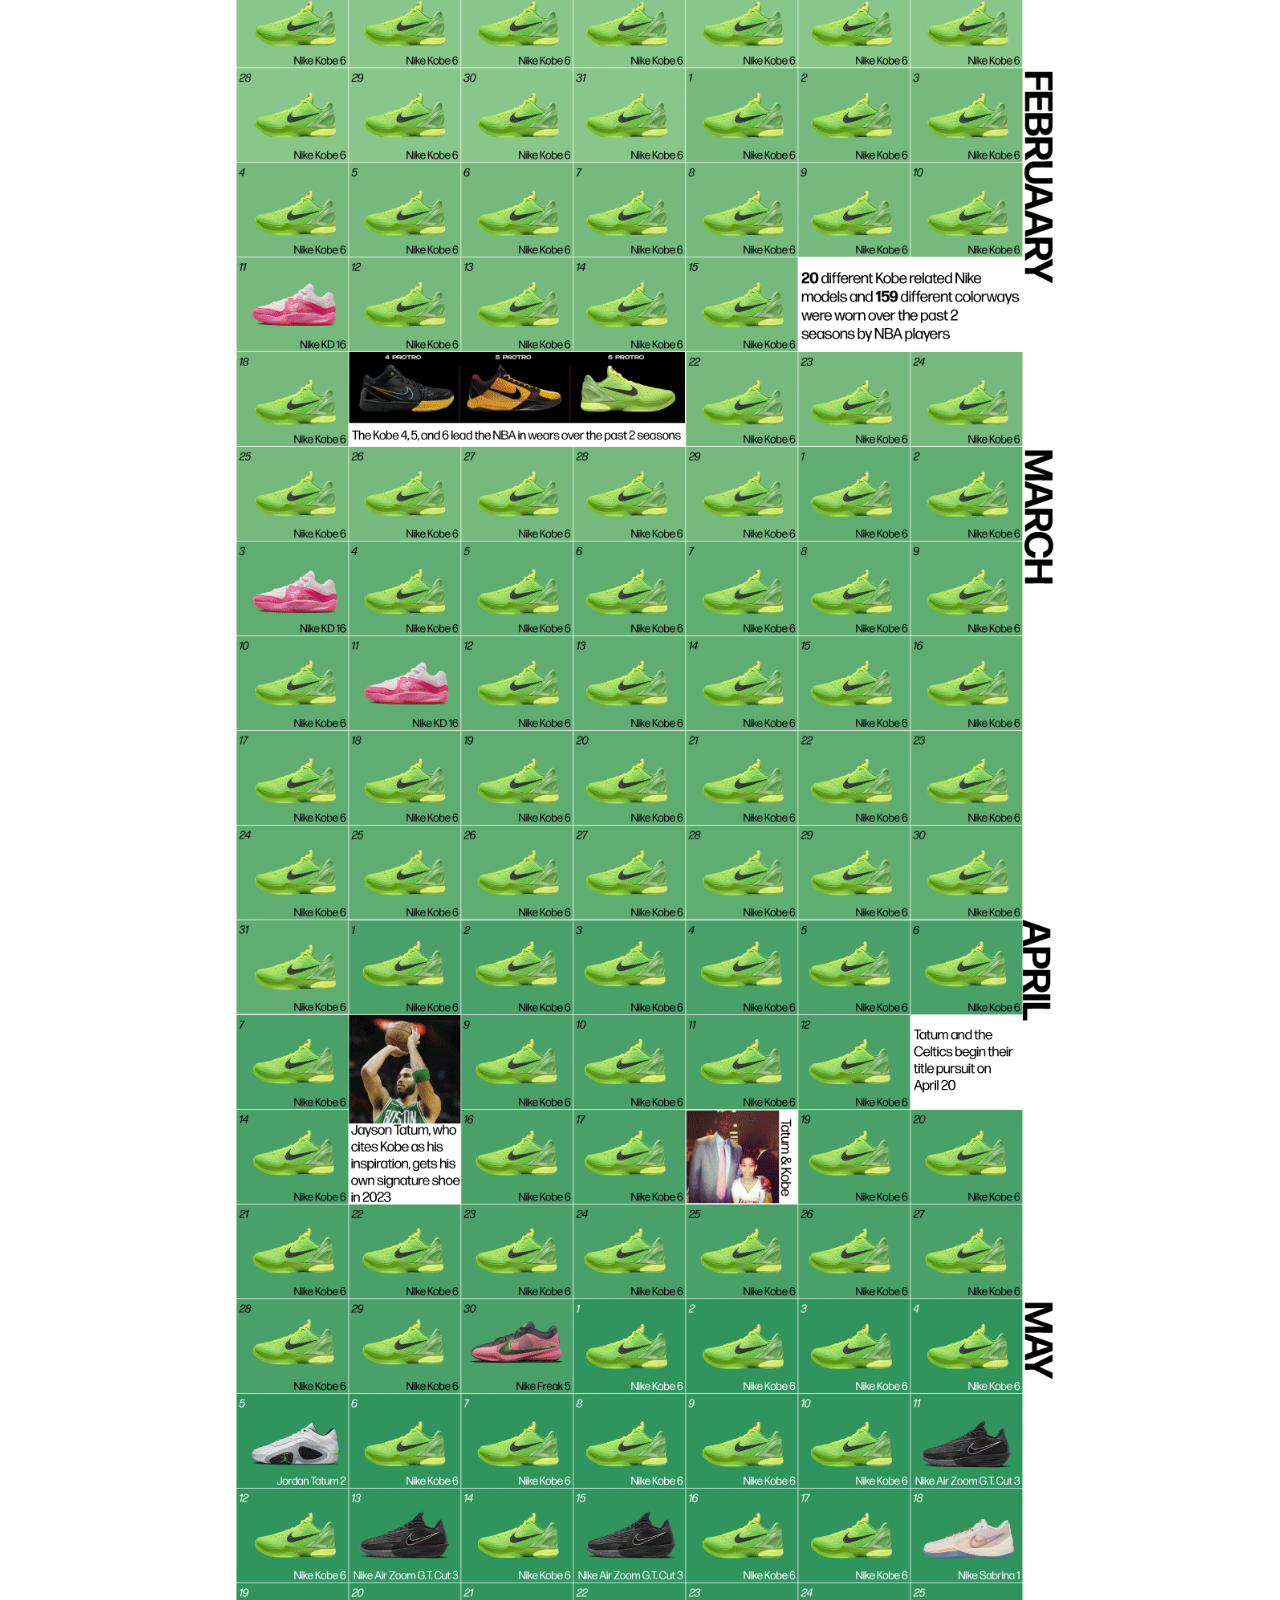
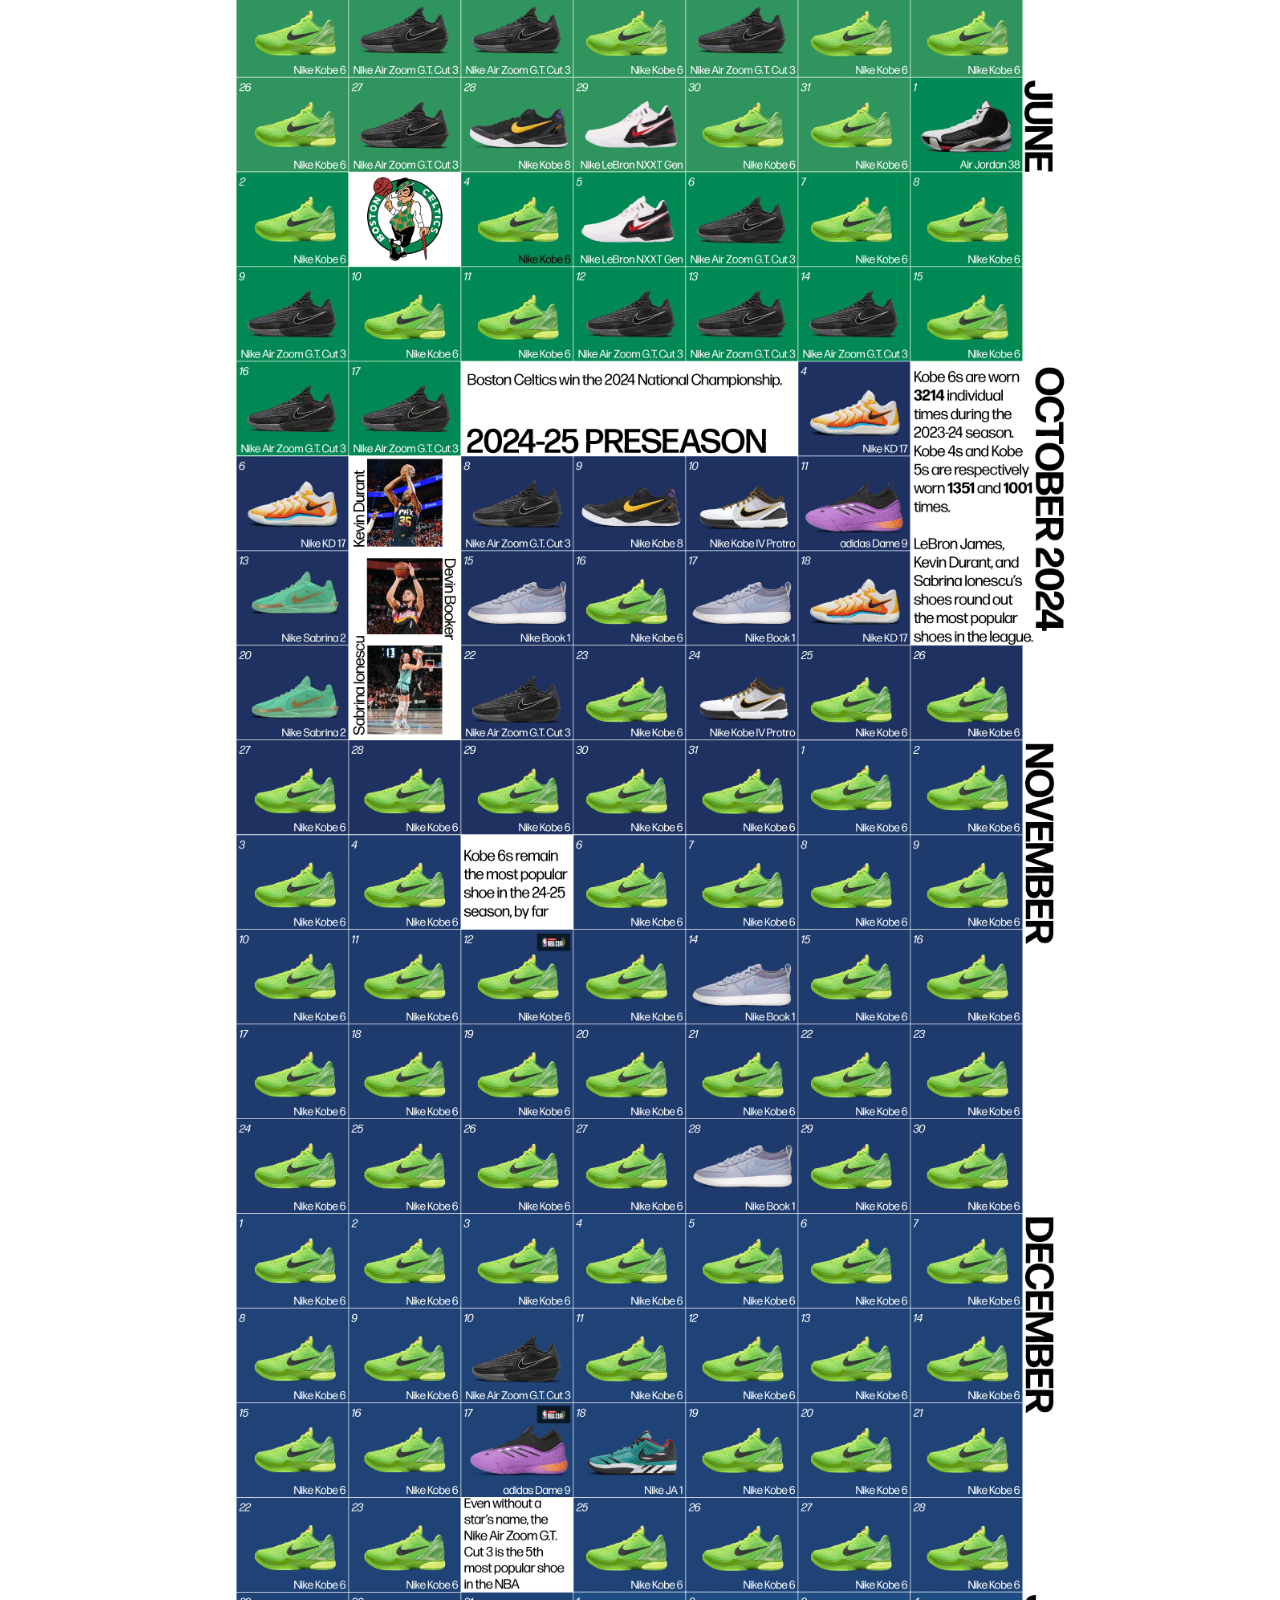
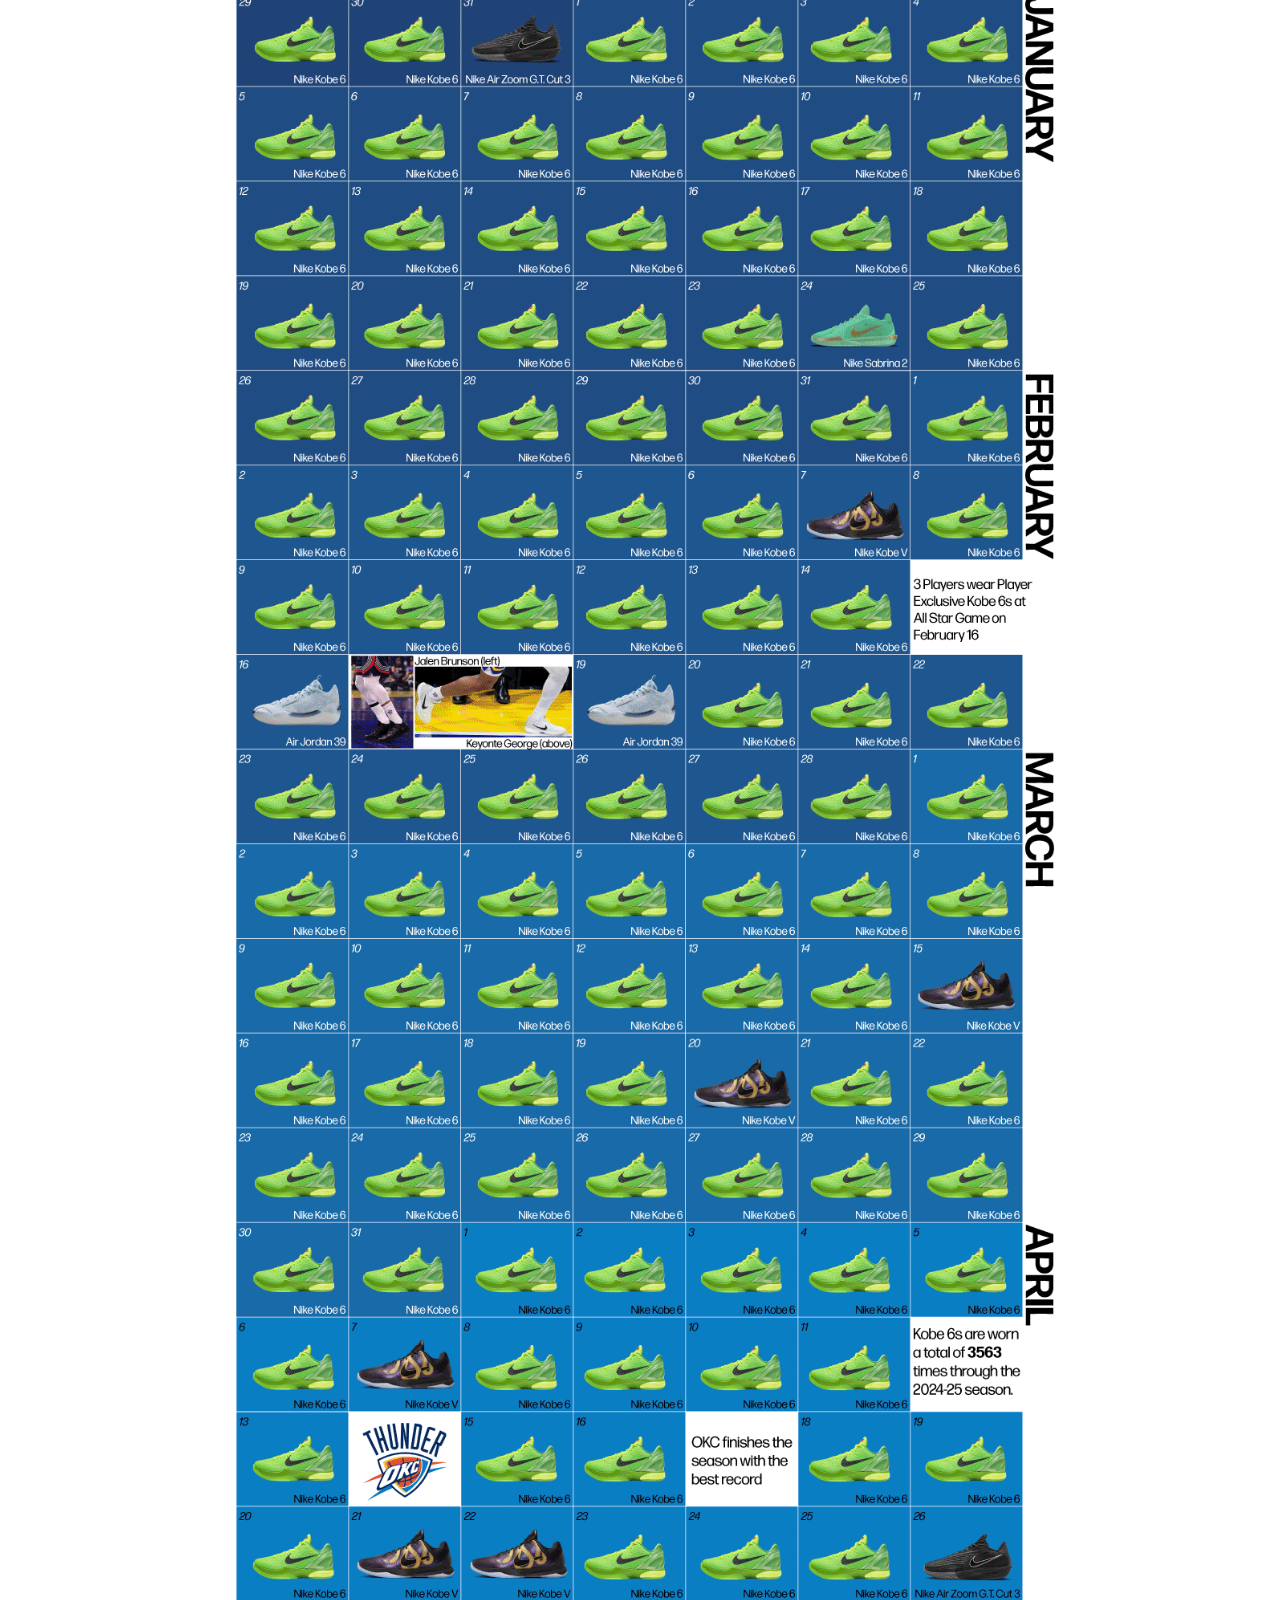
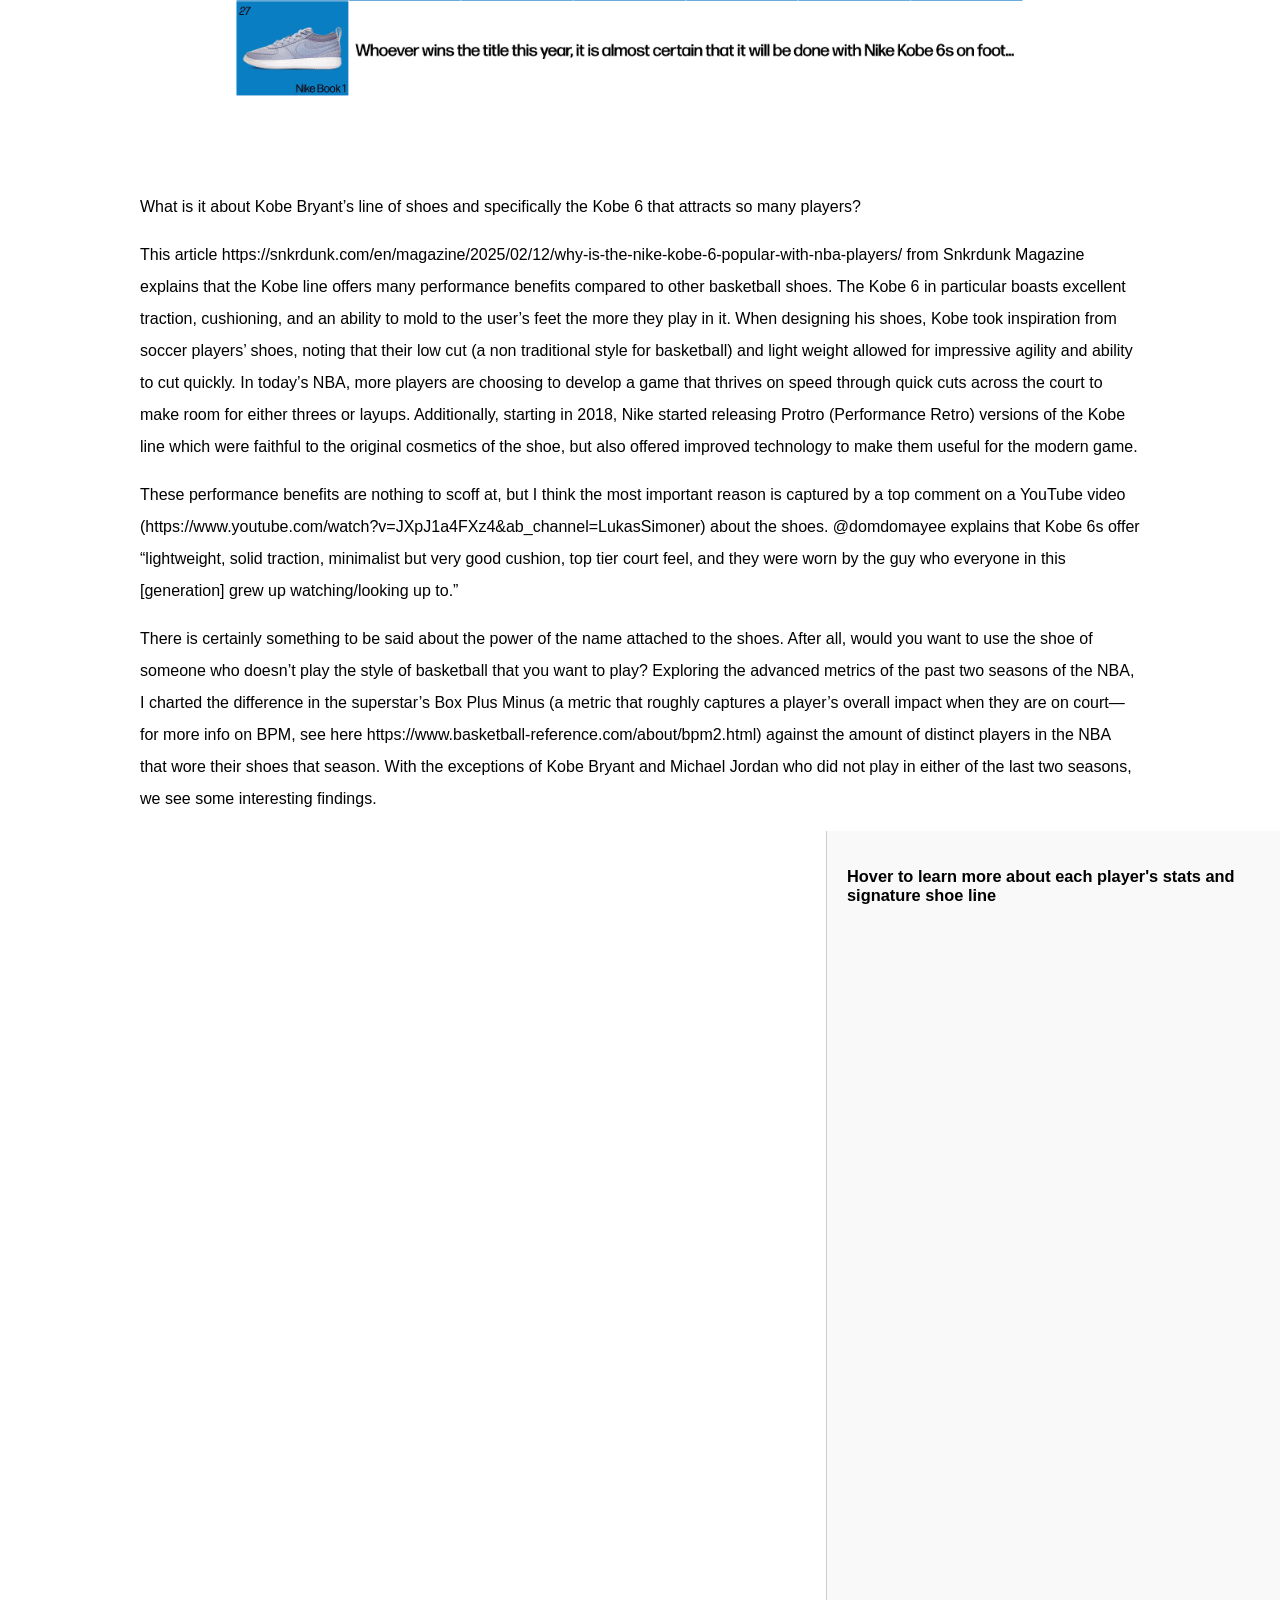
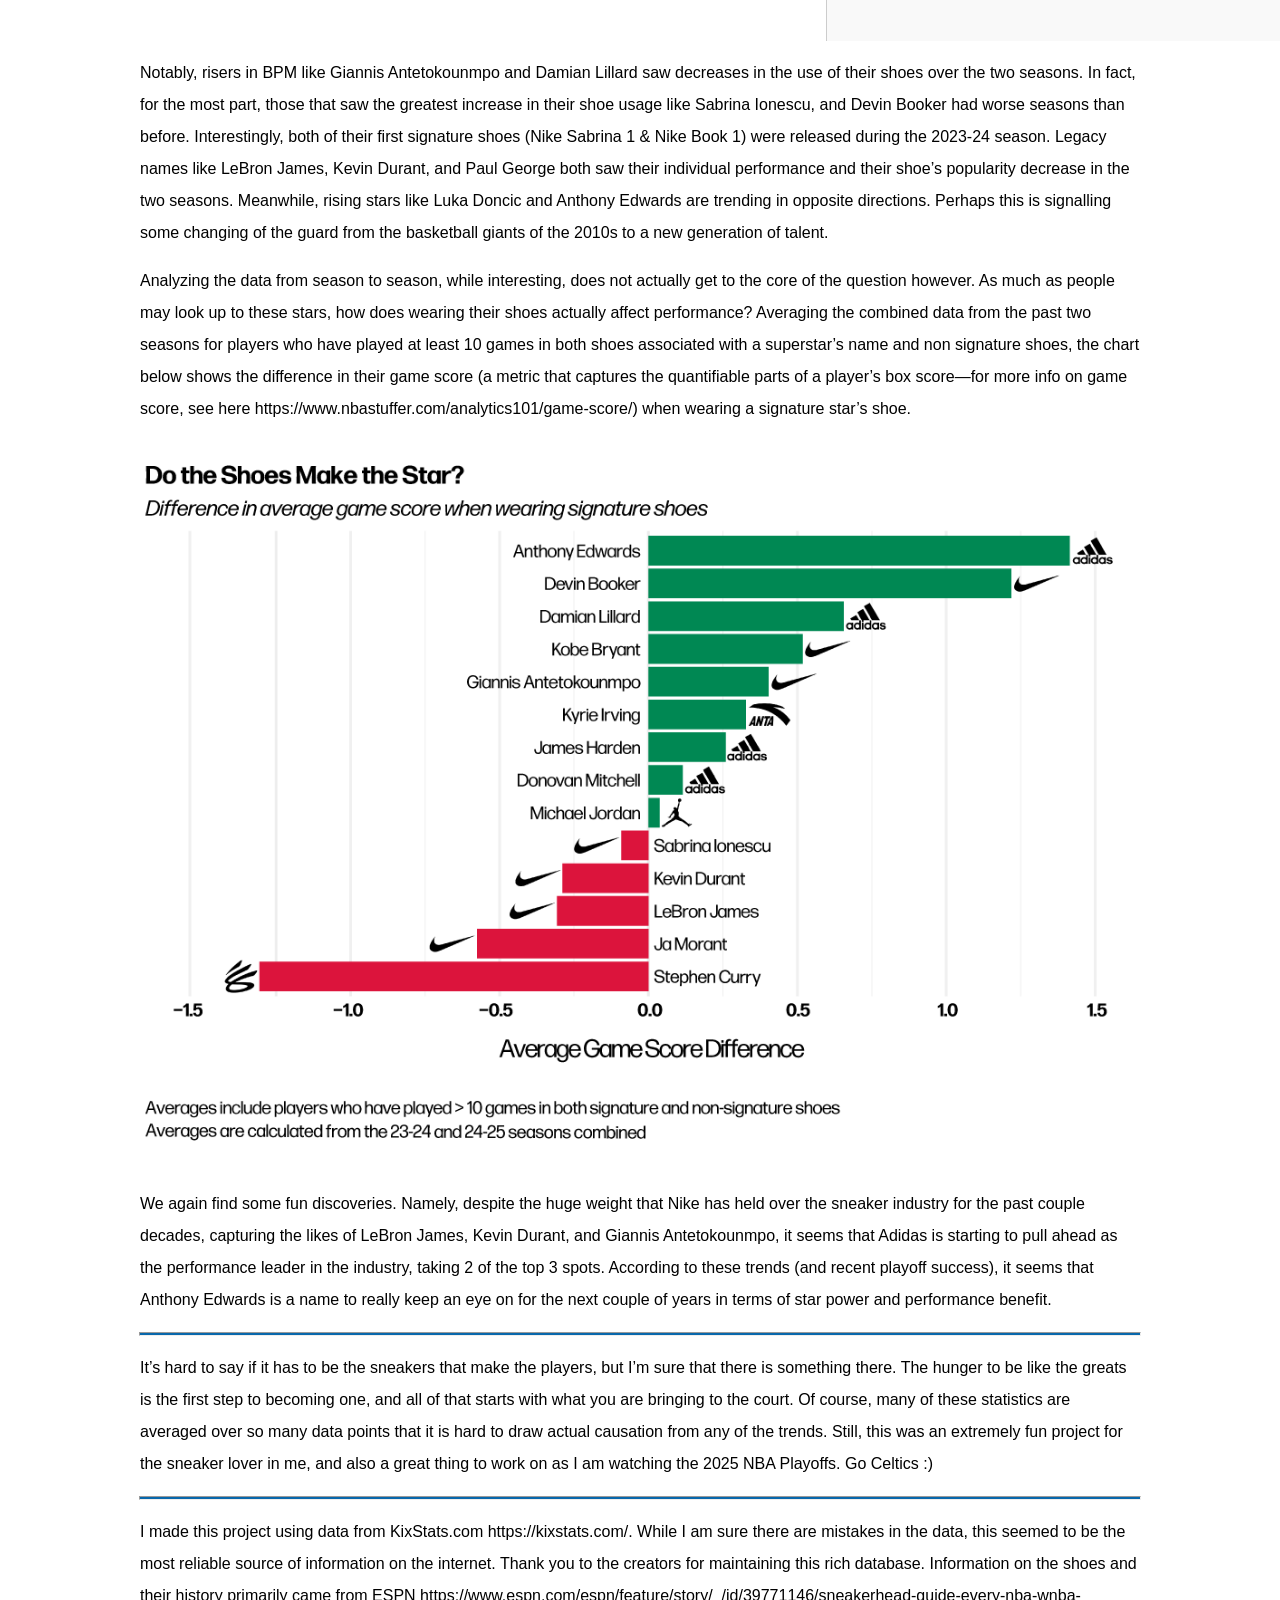
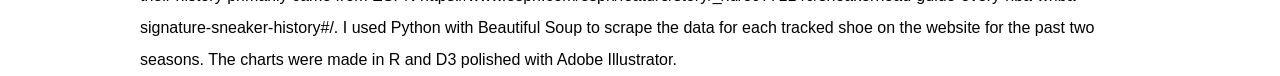
==== commit 991faf98: "most content in, cleaning" ====
--- a/index.html
+++ b/index.html
@@ -4,31 +4,74 @@
   <meta charset="UTF-8">
   <title>It's Gotta Be the Shoes</title>
   <script src="https://d3js.org/d3.v7.min.js"></script>
+  <link rel="stylesheet" href="https://use.typekit.net/heq0boe.css">
   <link rel="stylesheet" href="styles.css">
 </head>
 <body>
-  <h1>It's Gotta Be the Shoes</h1>
-  <div></div>
-  <iframe 
-    width="560" 
-    height="315" 
+  <!-- Video Header -->
+  <div class="video-wrapper">
+    <iframe 
+    width="1000" 
+    height="1000" 
     src="https://www.youtube.com/embed/Abr_LU822rQ" 
     title="YouTube video player" 
     frameborder="0" 
     allow="accelerometer; autoplay; clipboard-write; encrypted-media; gyroscope; picture-in-picture; web-share" 
     allowfullscreen>
-  </iframe>
-
+    </iframe>
+  </div>
+  <!-- HEADER -->
+  <div>
+    <h1>It's Gotta Be the Shoes</h1>
+    <h2>A look into the shoes chosen by NBA stars</h2>
+    <h3>by Joe Maffa (2025)</h3>
+  </div>
+  <hr class="divider">
+  <!-- Intro -->
+  <div class="body-text">
+    <p>
+      In 1985, Michael Jordan's iconic Air Jordan 1 shoe was released to the public for the first time, setting off a sneaker craze whose reverberations are still felt today. Fresh out of his rookie season in which Jordan led his Chicago Bulls to the playoffs for the first time in half a decade, was named an All-Star starter, and earned the Rookie of the Year award, Jordan attracted the eyes of sportswear giants like Adidas and Converse for a lucrative sponsorship deal. However, despite the prestige of these companies, Jordan decided to sign with a newcomer on the scene which specialized in running shoes. In 1984, Jordan signed with Nike to develop not only his own line of shoes, but his own brand. 39 signature shoes later, the Jordan brand has amassed billions of dollars in revenue, continuing to be a symbol not only of basketball greatness, but also streetwear style.
+    </p>
+    <p>
+      Today, Air Jordans and other sneakers have seeped into the world of fashion. These sporty styles have generated collaborations with high fashion brands such as Off-White, Dior, Chanel as well as localized streetwear brands like Clot, Sacai, and Wales Bonner. As the sneaker market exploded, my own interest in collecting sneaker culture grew. Throughout high school and college, I attended sneaker conventions, store releases, and spent countless hours on online forums searching for those holy grails at a palatable price. I became obsessed with the stories that these shoes had to tell and the connections that could be created in the process of obtaining them and wearing them for the world to see. 
+    </p>
+    <p>
+      This past year, I’ve rediscovered my love for the sport of basketball, a microcosm of fashion in its own right that carves interwoven paths within sneaker culture. Many of the stars of the NBA have their own line of sneakers that are custom designed to fit their needs and reflect their personality. Besides the signature lines, players also have their own “player exclusives” which are visually altered specifically for them and not available for public release. Looking at the myriad of shoes and player exclusives that the players chose to wear night in and night out made me look back to the source. My obsession with sneakers has shifted so far into the world of fashion, that I’ve lost sight of the primary purpose for which these shoes were made. 
+    </p>
+    <p>
+      These are performance shoes first, but how do they actually complement the star’s playing style? How do they determine which shoes to wear? Which shoes reign supreme over the NBA? Do the names attached to these actually hold any weight? As Spike Lee asked in his famous commercial for the Air Jordan 5, what makes you the best player in the universe?
+    </p>
+    <p>
+      Using (what appears to be) crowd-sourced data from KixStats.com (https://kixstats.com/) over the 2023-2024 and 2024-2025 NBA seasons, I sought to answer some of these questions.
+    </p>
+  </div>
+  <hr class="divider">
+  <!-- Transition into Chart 1 -->
   <div>
     <p>
-      Here's an introduction. So many shoes... Here's a calendar
+    Below is a chart of the most worn shoe of each day of the past two NBA seasons. Even unseasoned basketball fans should be able to recognize some of the most iconic names of the sport in these shoes. Superstars like Kevin Durant, LeBron James, James Harden, Damian Lillard, and even WNBA stars like Sabrina Ionescu not only capture the attention of casual players looking for their first pair of basketball shoes, but also the best players in the world. Still, one name—and particularly one shoe—seems to be the clear cut choice for most players.
     </p>
   </div>
-  <div>Graph 1: Here's a calendar of the most popular shoe worn for the past two seasons</div>
+
   <img src="calendar_plot_1.png" alt="Most worn shoes in the NBA for 23-24 and 24-25 seasons." />
-  <h2>Change in BPM and Player Usage by Signature Star</h2>
+  <!-- Explanation of Chart 1 and transition into 2 -->
+  <div class="body-text">
+    <p>
+      What is it about Kobe Bryant’s line of shoes and specifically the Kobe 6 that attracts so many players? 
+    </p>
+    <p>
+      This article https://snkrdunk.com/en/magazine/2025/02/12/why-is-the-nike-kobe-6-popular-with-nba-players/  from Snkrdunk Magazine explains that the Kobe line offers many performance benefits compared to other basketball shoes. The Kobe 6 in particular boasts excellent traction, cushioning, and an ability to mold to the user’s feet the more they play in it. When designing his shoes, Kobe took inspiration from soccer players’ shoes, noting that their low cut (a non traditional style for basketball) and light weight allowed for impressive agility and ability to cut quickly. In today’s NBA, more players are choosing to develop a game that thrives on speed through quick cuts across the court to make room for either threes or layups. Additionally, starting in 2018, Nike started releasing Protro (Performance Retro) versions of the Kobe line which were faithful to the original cosmetics of the shoe, but also offered improved technology to make them useful for the modern game.
 
-  <div>Here's the second graph. How much do people really care about the superstars?</div>
+    </p>
+    <p>
+      These performance benefits are nothing to scoff at, but I think the most important reason is captured by a top comment on a YouTube video (https://www.youtube.com/watch?v=JXpJ1a4FXz4&ab_channel=LukasSimoner) about the shoes. @domdomayee explains that Kobe 6s offer “lightweight, solid traction, minimalist but very good cushion, top tier court feel, and they were worn by the guy who everyone in this [generation] grew up watching/looking up to.”
+
+    </p>
+    <p>
+      There is certainly something to be said about the power of the name attached to the shoes. After all, would you want to use the shoe of someone who doesn’t play the style of basketball that you want to play? Exploring the advanced metrics of the past two seasons of the NBA, I charted the difference in the superstar’s Box Plus Minus (a metric that roughly captures a player’s overall impact when they are on court—for more info on BPM, see here https://www.basketball-reference.com/about/bpm2.html) against the amount of distinct players in the NBA that wore their shoes that season. With the exceptions of Kobe Bryant and Michael Jordan who did not play in either of the last two seasons, we see some interesting findings.
+    </p>
+  </div>
+
   <div id="container" style="display: flex; width: 100vw; height: 90vh;">
     <div class="chart-container">
         <svg id="chart1"></svg>
@@ -49,10 +92,32 @@
 
     </div>
   </div>
+  <!-- Explanation of chart 2 + transition to 3 -->
+  <div class="body-text">
+    <p>
+      Notably, risers in BPM like Giannis Antetokounmpo and Damian Lillard saw decreases in the use of their shoes over the two seasons. In fact, for the most part, those that saw the greatest increase in their shoe usage like Sabrina Ionescu, and Devin Booker had worse seasons than before. Interestingly, both of their first signature shoes (Nike Sabrina 1 & Nike Book 1) were released during the 2023-24 season. Legacy names like LeBron James, Kevin Durant, and Paul George both saw their individual performance and their shoe’s popularity decrease in the two seasons. Meanwhile, rising stars like Luka Doncic and Anthony Edwards are trending in opposite directions. Perhaps this is signalling some changing of the guard from the basketball giants of the 2010s to a new generation of talent.
+    </p>
+    <p>
+      Analyzing the data from season to season, while interesting, does not actually get to the core of the question however. As much as people may look up to these stars, how does wearing their shoes actually affect performance? Averaging the combined data from the past two seasons for players who have played at least 10 games in both shoes associated with a superstar’s name and non signature shoes, the chart below shows the difference in their game score (a metric that captures the quantifiable parts of a player’s box score—for more info on game score, see here https://www.nbastuffer.com/analytics101/game-score/) when wearing a signature star’s shoe.
+    </p>
+  </div>
   <img src="gamescore.png" alt="Game Score differential when wearing vs. not wearing signature shoes." />
-  <div id="how">
-    <p>How I made this</p>
-    <p>Yada yada Python, scraped data, r studio, illustrator, kixstats.</p>
+  <div class="body-text">
+    <p>
+      We again find some fun discoveries. Namely, despite the huge weight that Nike has held over the sneaker industry for the past couple decades, capturing the likes of LeBron James, Kevin Durant, and Giannis Antetokounmpo, it seems that Adidas is starting to pull ahead as the performance leader in the industry, taking 2 of the top 3 spots. According to these trends (and recent playoff success), it seems that Anthony Edwards is a name to really keep an eye on for the next couple of years in terms of star power and performance benefit.
+    </p>
+  </div>
+  <hr class="divider">
+  <div class="body-text">
+    <p>
+      It’s hard to say if it has to be the sneakers that make the players, but I’m sure that there is something there. The hunger to be like the greats is the first step to becoming one, and all of that starts with what you are bringing to the court. Of course, many of these statistics are averaged over so many data points that it is hard to draw actual causation from any of the trends. Still, this was an extremely fun project for the sneaker lover in me, and also a great thing to work on as I am watching the 2025 NBA Playoffs. Go Celtics :) 
+    </p>
+  </div>
+  <hr class="divider"> 
+  <div id="body-text">
+    <p>
+      I made this project using data from KixStats.com https://kixstats.com/. While I am sure there are mistakes in the data, this seemed to be the most reliable source of information on the internet. Thank you to the creators for maintaining this rich database. Information on the shoes and their history primarily came from ESPN https://www.espn.com/espn/feature/story/_/id/39771146/sneakerhead-guide-every-nba-wnba-signature-sneaker-history#/. I used Python with Beautiful Soup to scrape the data for each tracked shoe on the website for the past two seasons. The charts were made in R and D3 polished with Adobe Illustrator. 
+    </p>
   </div>
 
 
--- a/styles.css
+++ b/styles.css
@@ -2,12 +2,53 @@
   margin: 0;
   padding: 0;
   height: 100%;
+  font-family: forma-djr-display, sans-serif;
 }
 .chart-container {
   flex: 1;
   display: flex;
   align-items: center;
   justify-content: center;
+}
+img, p, h1, h2, h3, .divider, iframe{
+    width: 100%;
+    max-width: 1000px;
+    margin-left: auto;
+    margin-right: auto;
+}
+h1 {
+    font-weight: 900;
+    font-style: normal;
+    font-size: 64px;
+}
+h2 {
+    font-weight: 600;
+    font-style: italic;
+    font-size: 32px;
+}
+p {
+    font-family: "early-sans-variable", sans-serif;
+    font-variation-settings: "wght" 300;
+    font-weight: 400;
+    font-style: normal;
+    font-size: 16px;
+    line-height: 2.0;
+}
+
+.video-wrapper {
+  display: flex;
+  justify-content: center;
+  margin-top: 60px;
+}
+
+iframe {
+  max-width: 60%;
+  height: 30vw;
+}
+
+img {
+	display: block;
+    padding: 15px 0px;
 }
 
 svg {
@@ -29,28 +70,6 @@
 }
 
 
-
-
-img, p, h1, h2, .divider{
-    width: 100%;
-    max-width: 640px;
-    margin-left: auto;
-    margin-right: auto;
-}
-
-img {
-	display: block;
-    padding: 15px 0px;
-}
-p{
-    font-size: 18px;
-    line-height: 1.4;
-    font-family: "Crimson Text"
-}
-h1,h2 {
-    font-family: "Roboto"
-}
-
 .divider {
     height: 2px;
     background-color: #0868ac;
@@ -63,9 +82,7 @@
     font-size: 14px;
     color:blueviolet
 }
-#lebron {
-    max-width: 1000px;
-}
+
 
 .line {
   fill: none;
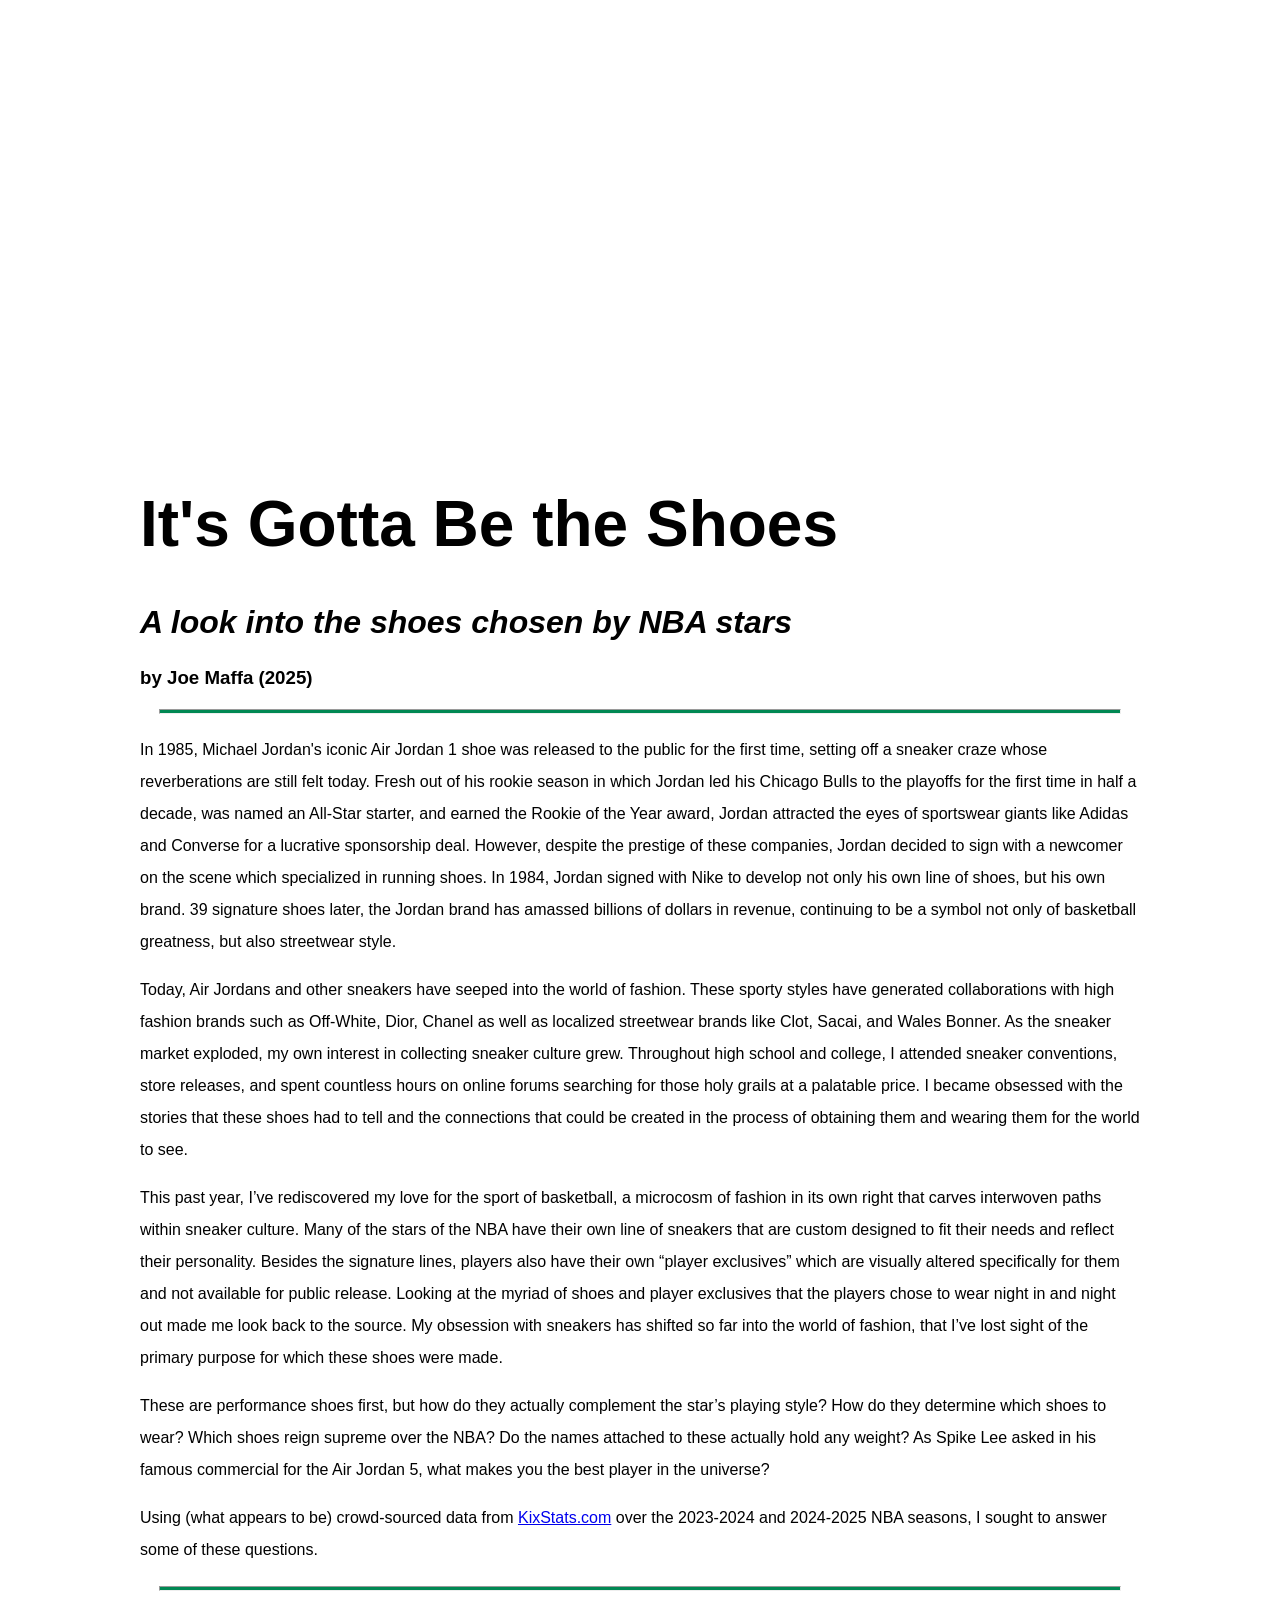
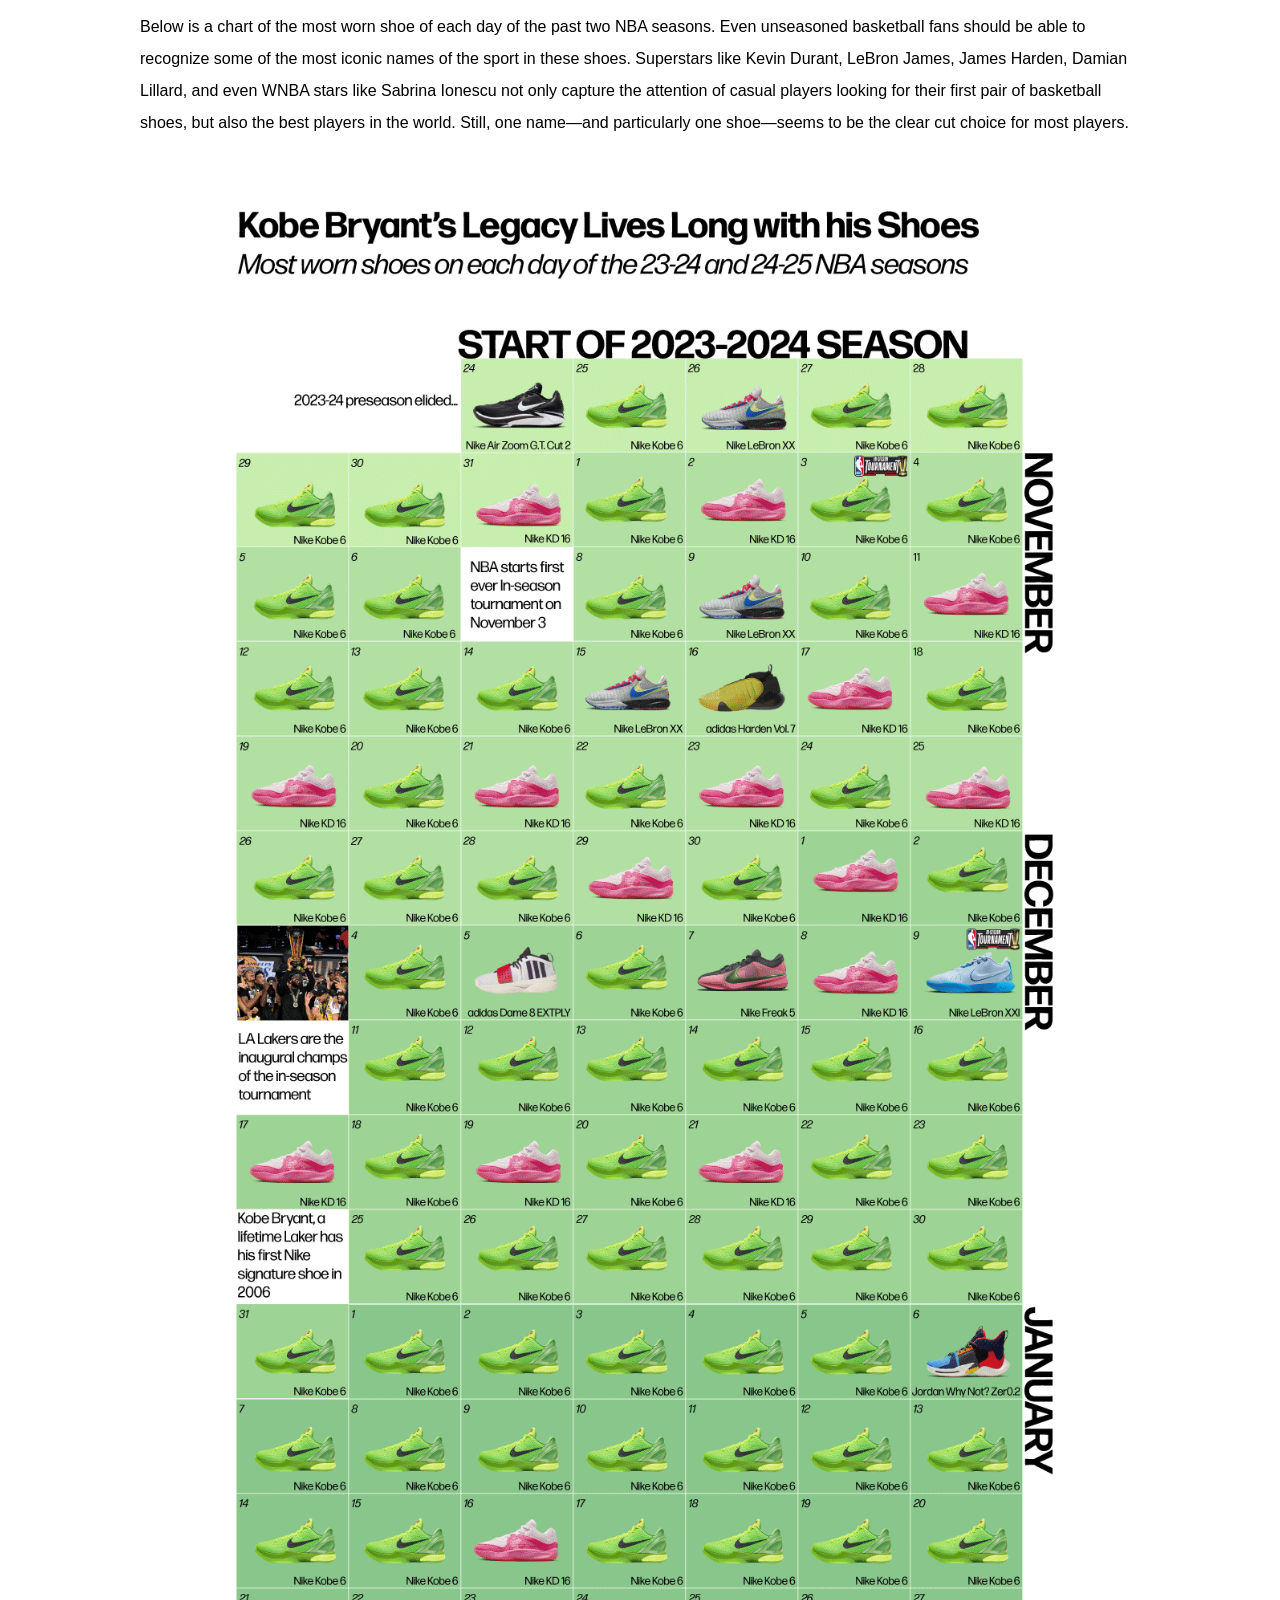
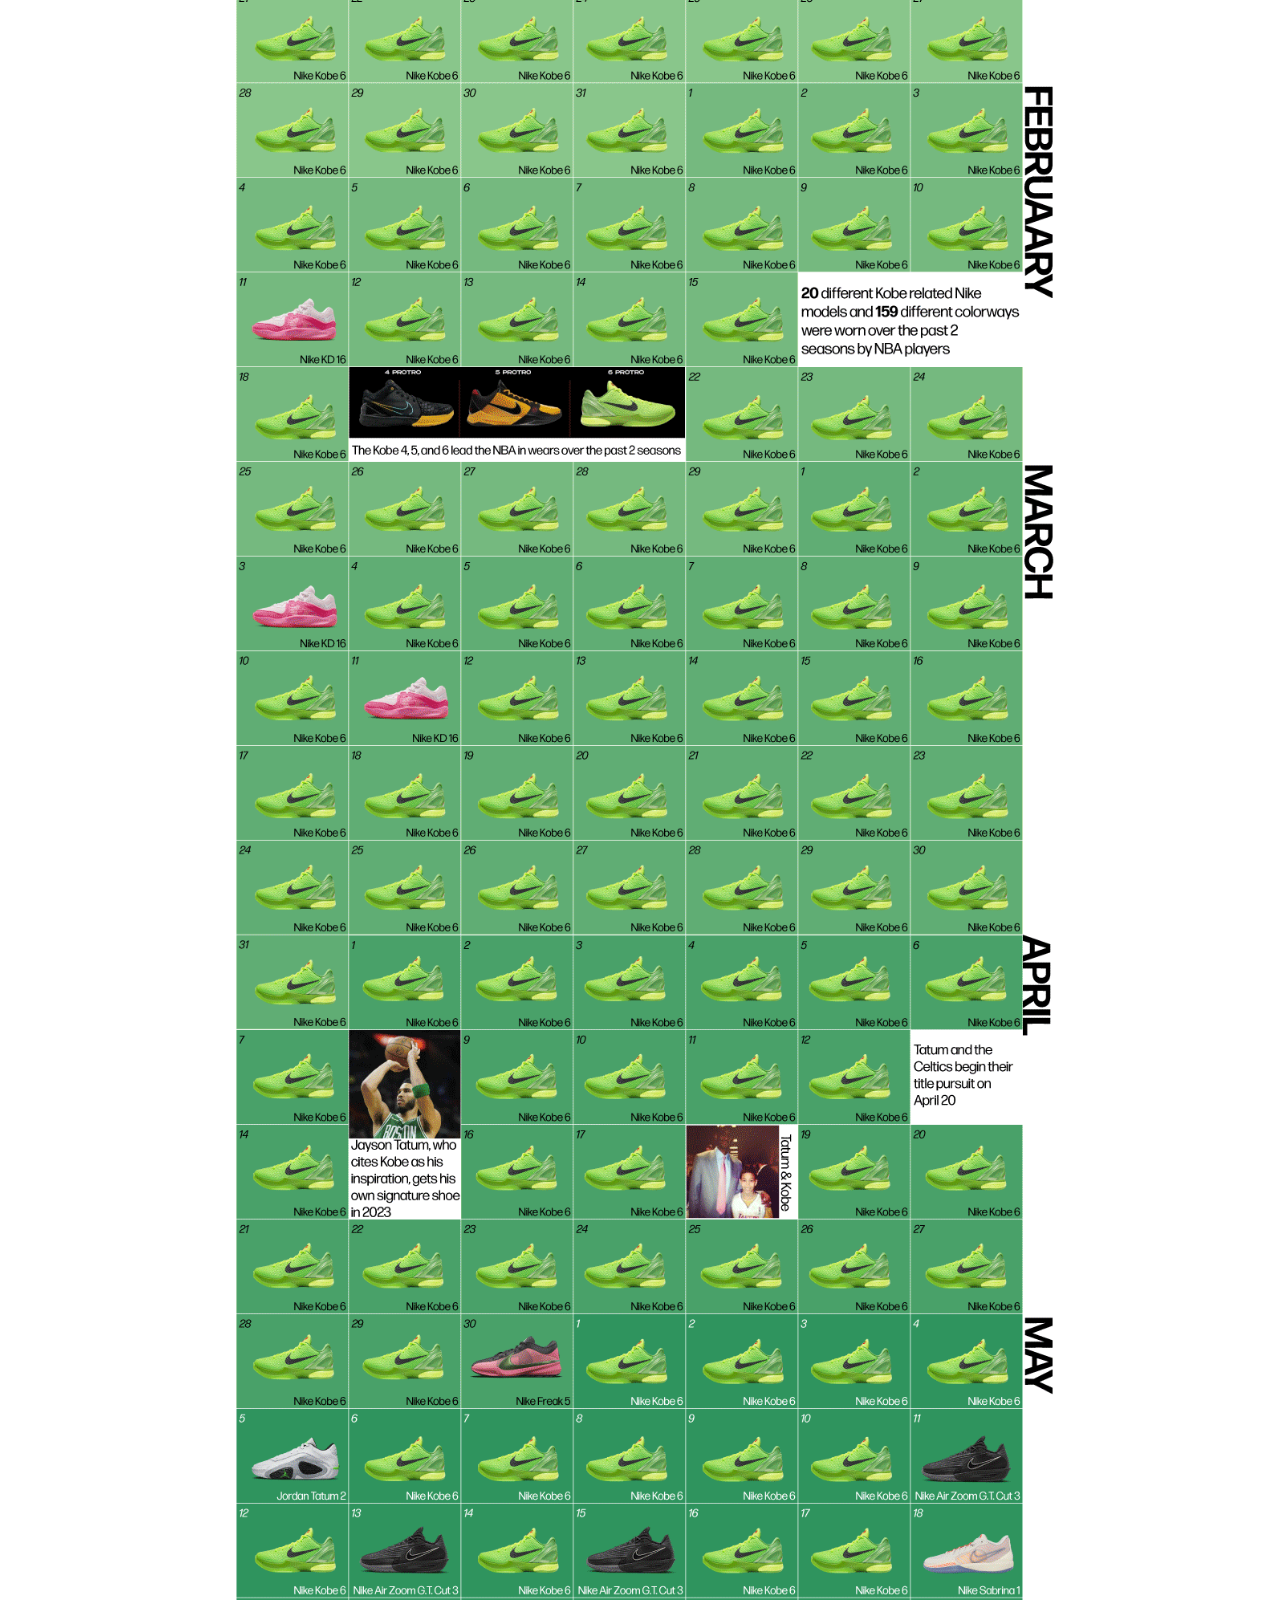
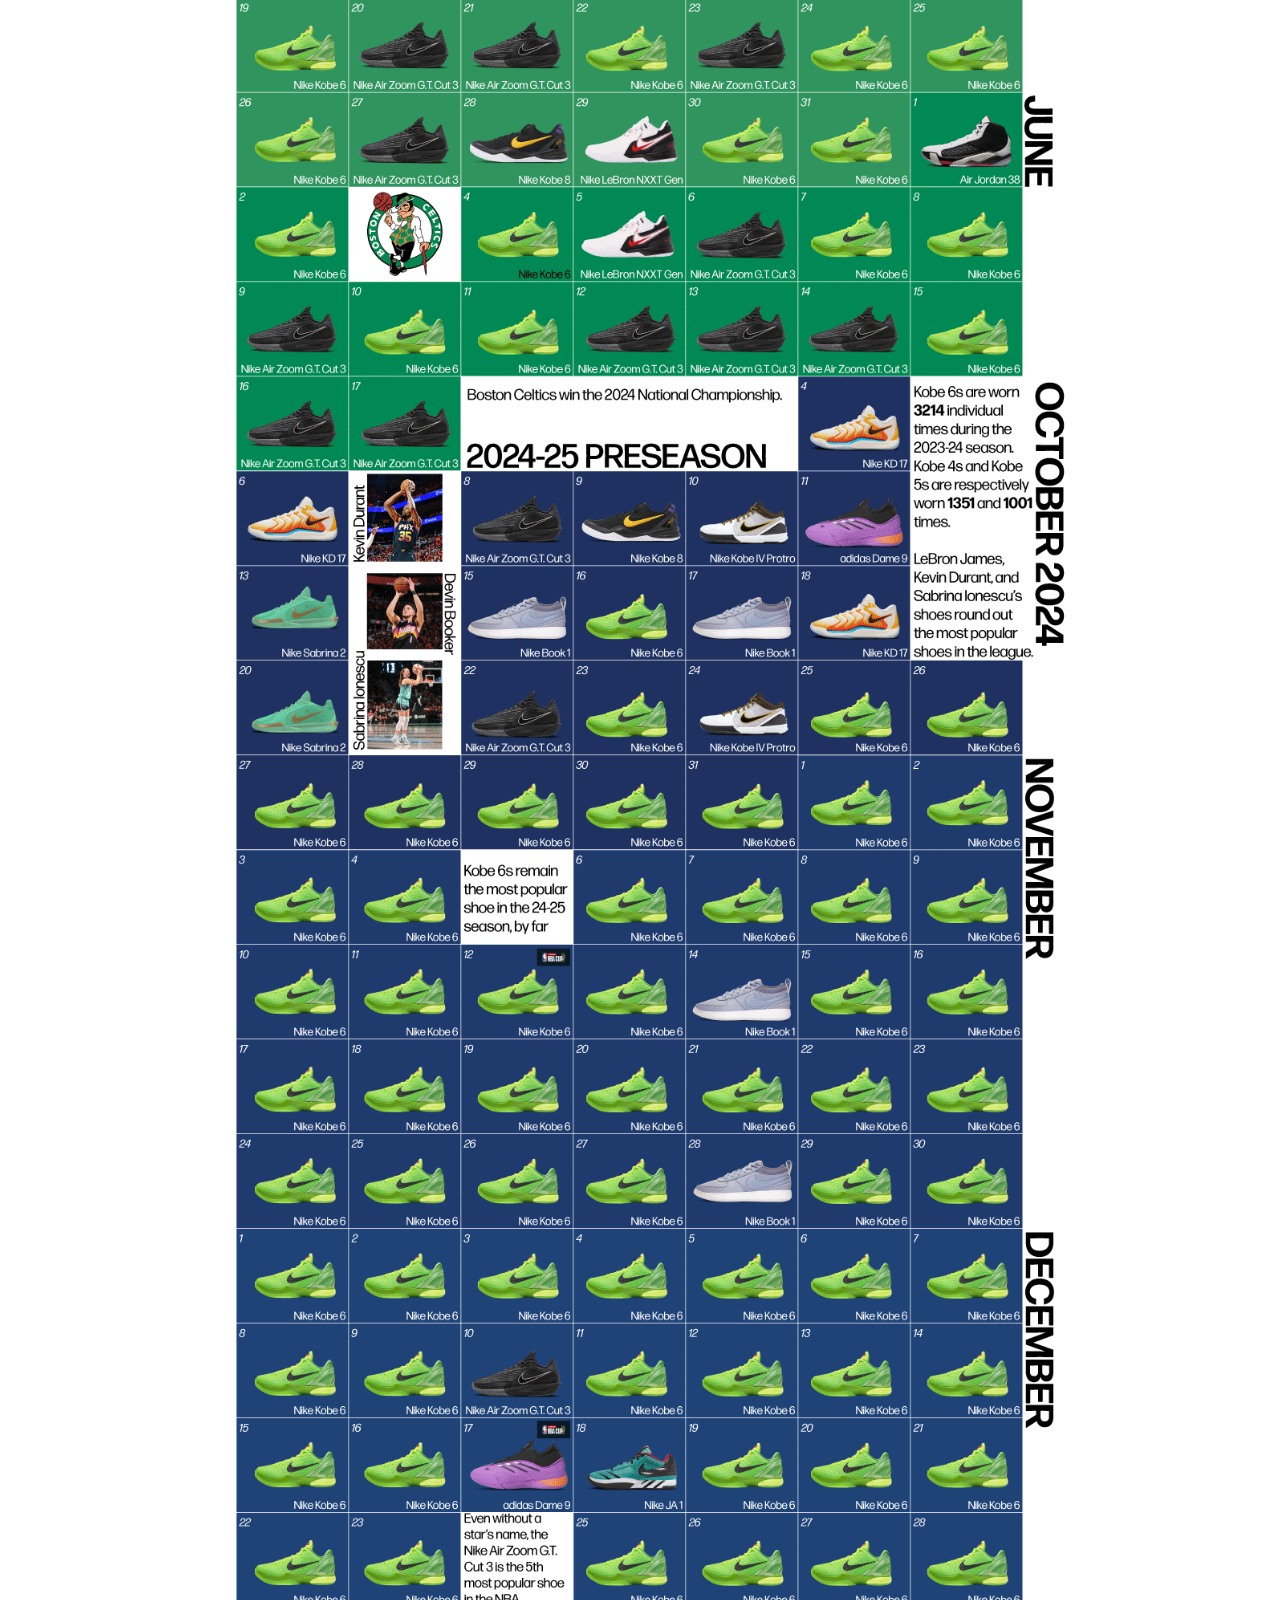
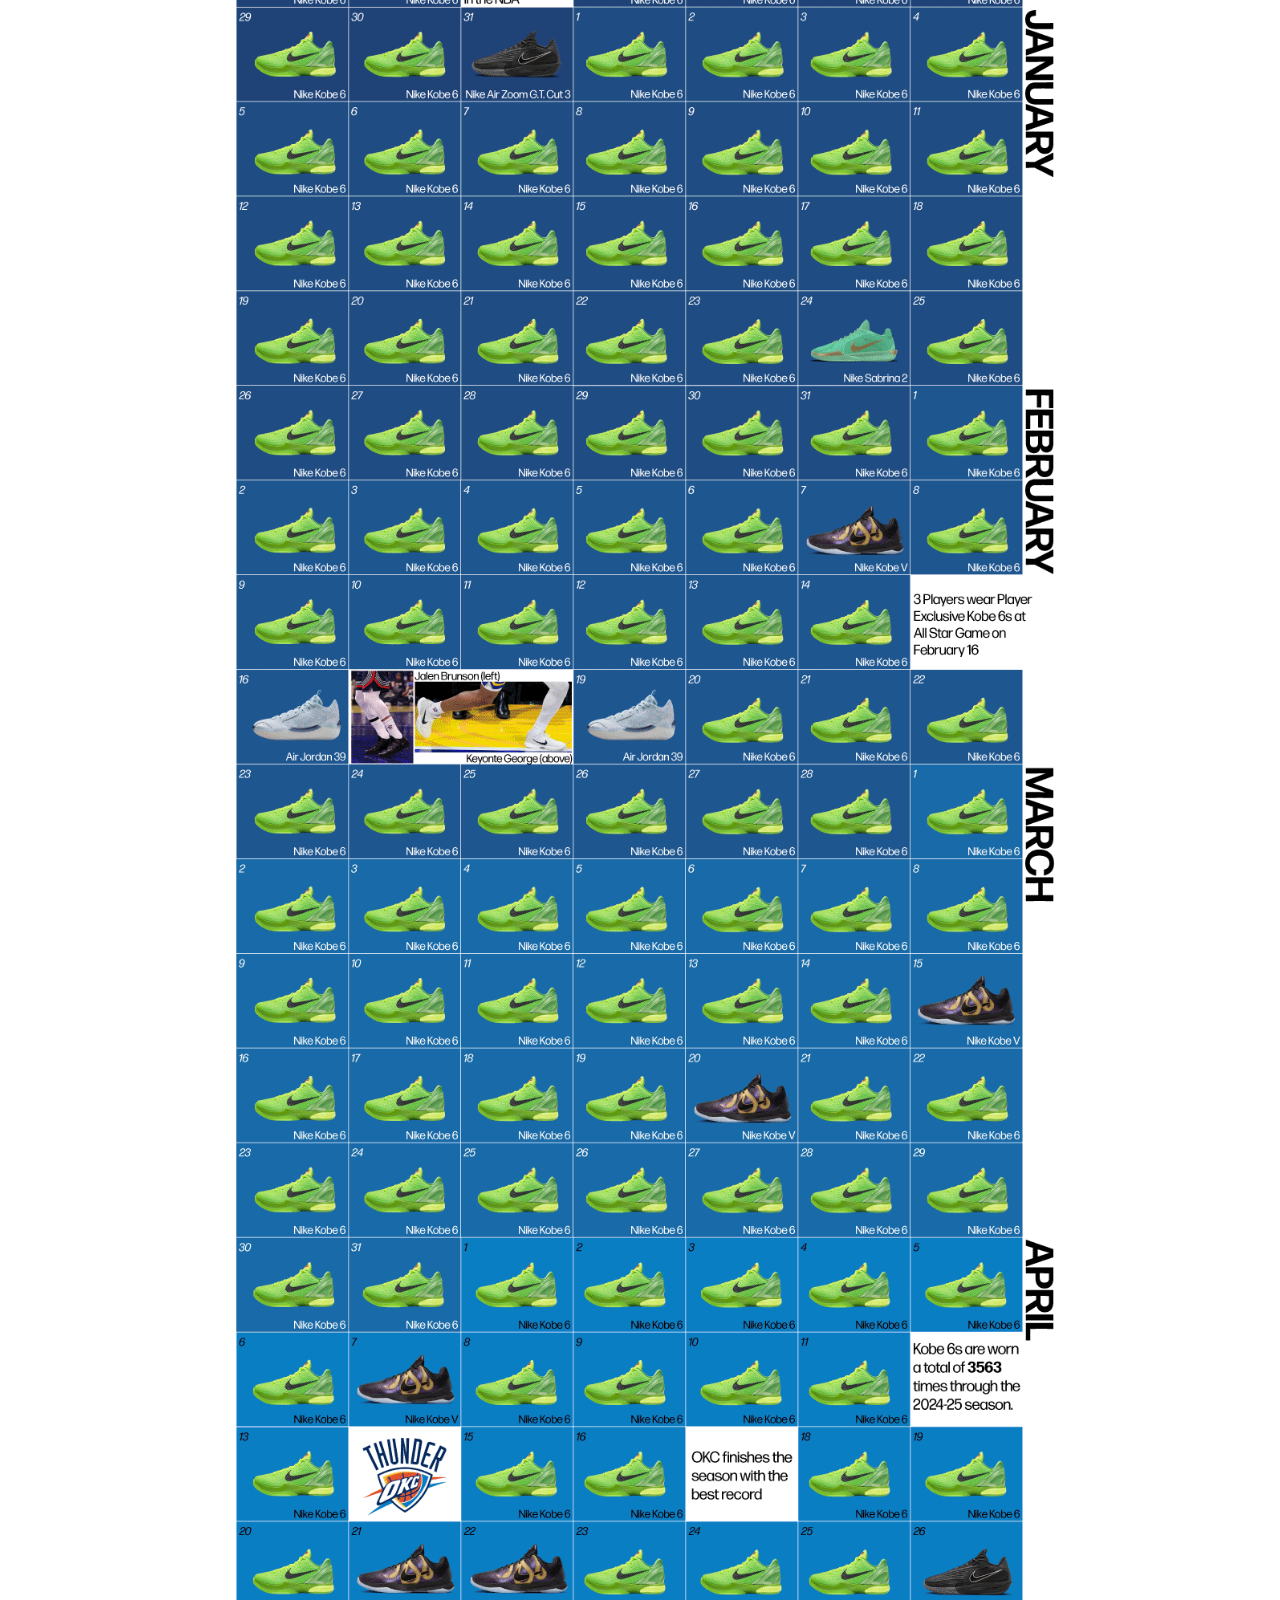
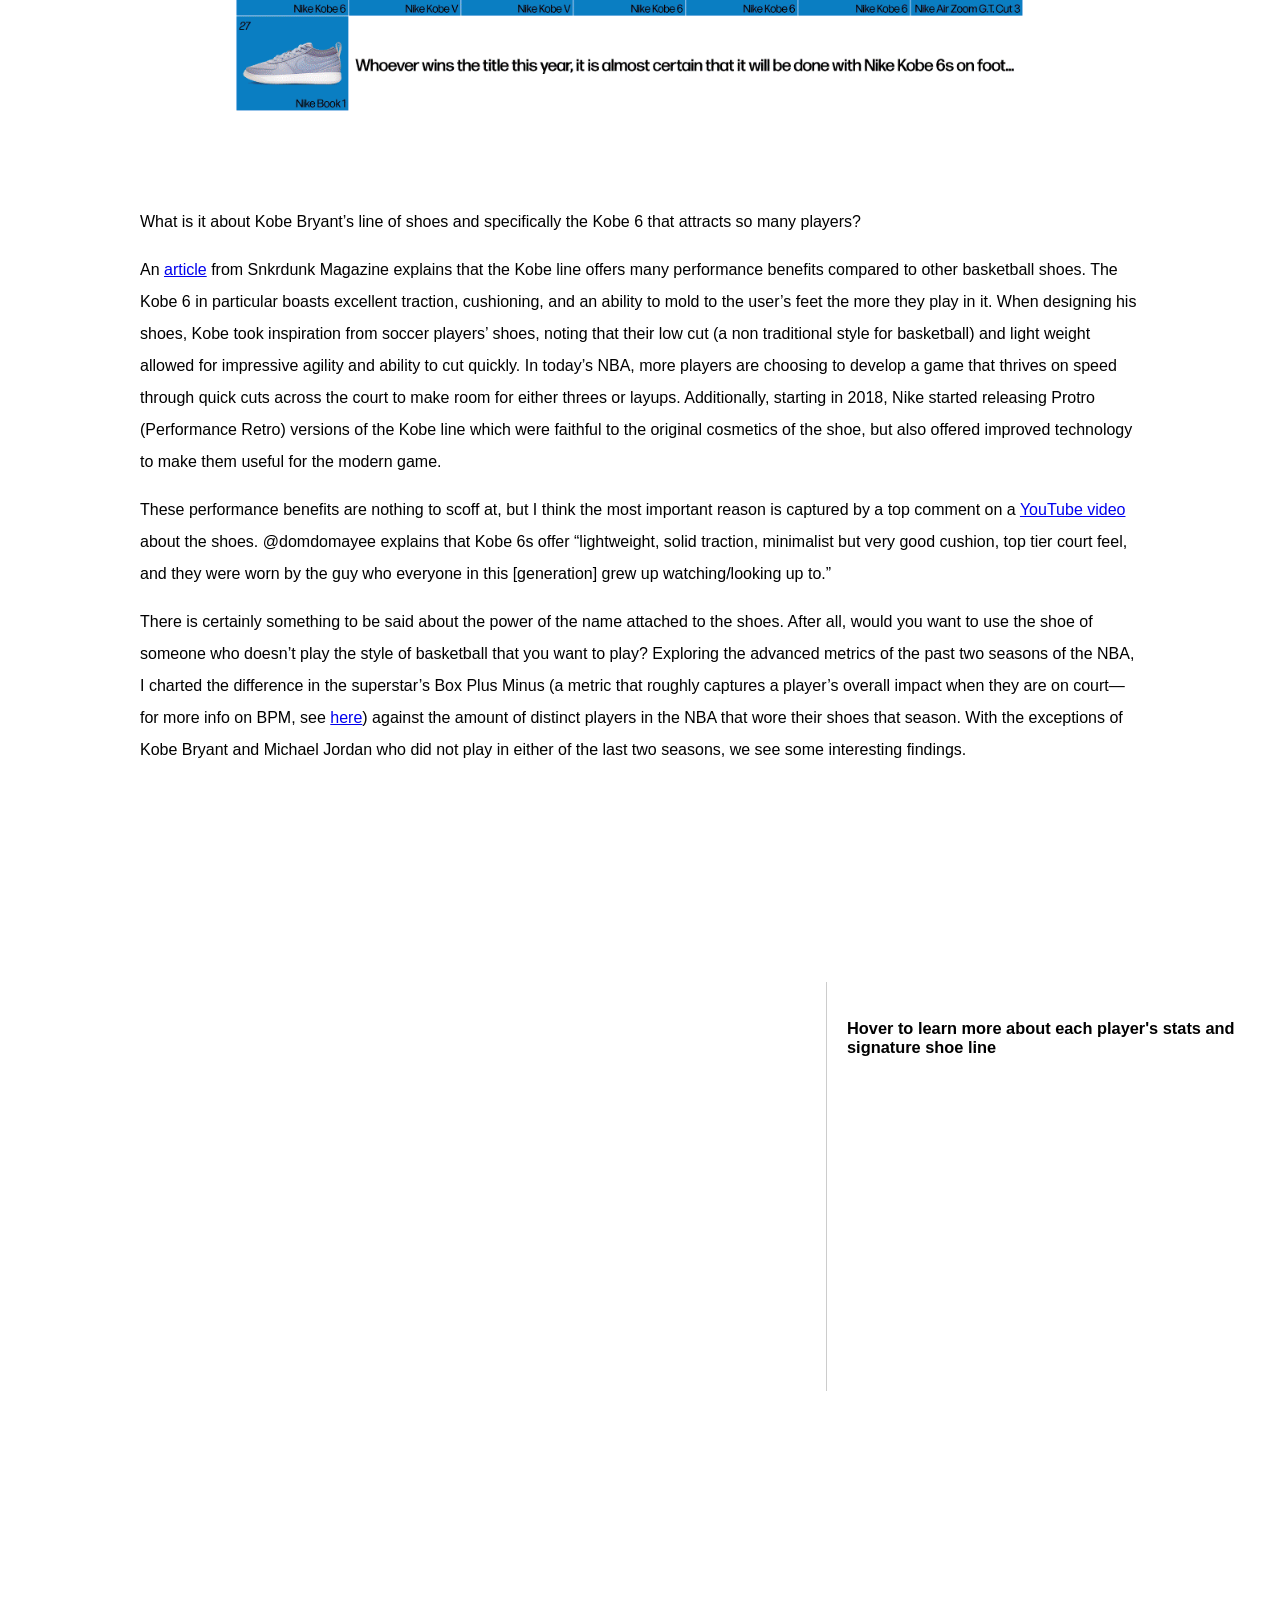
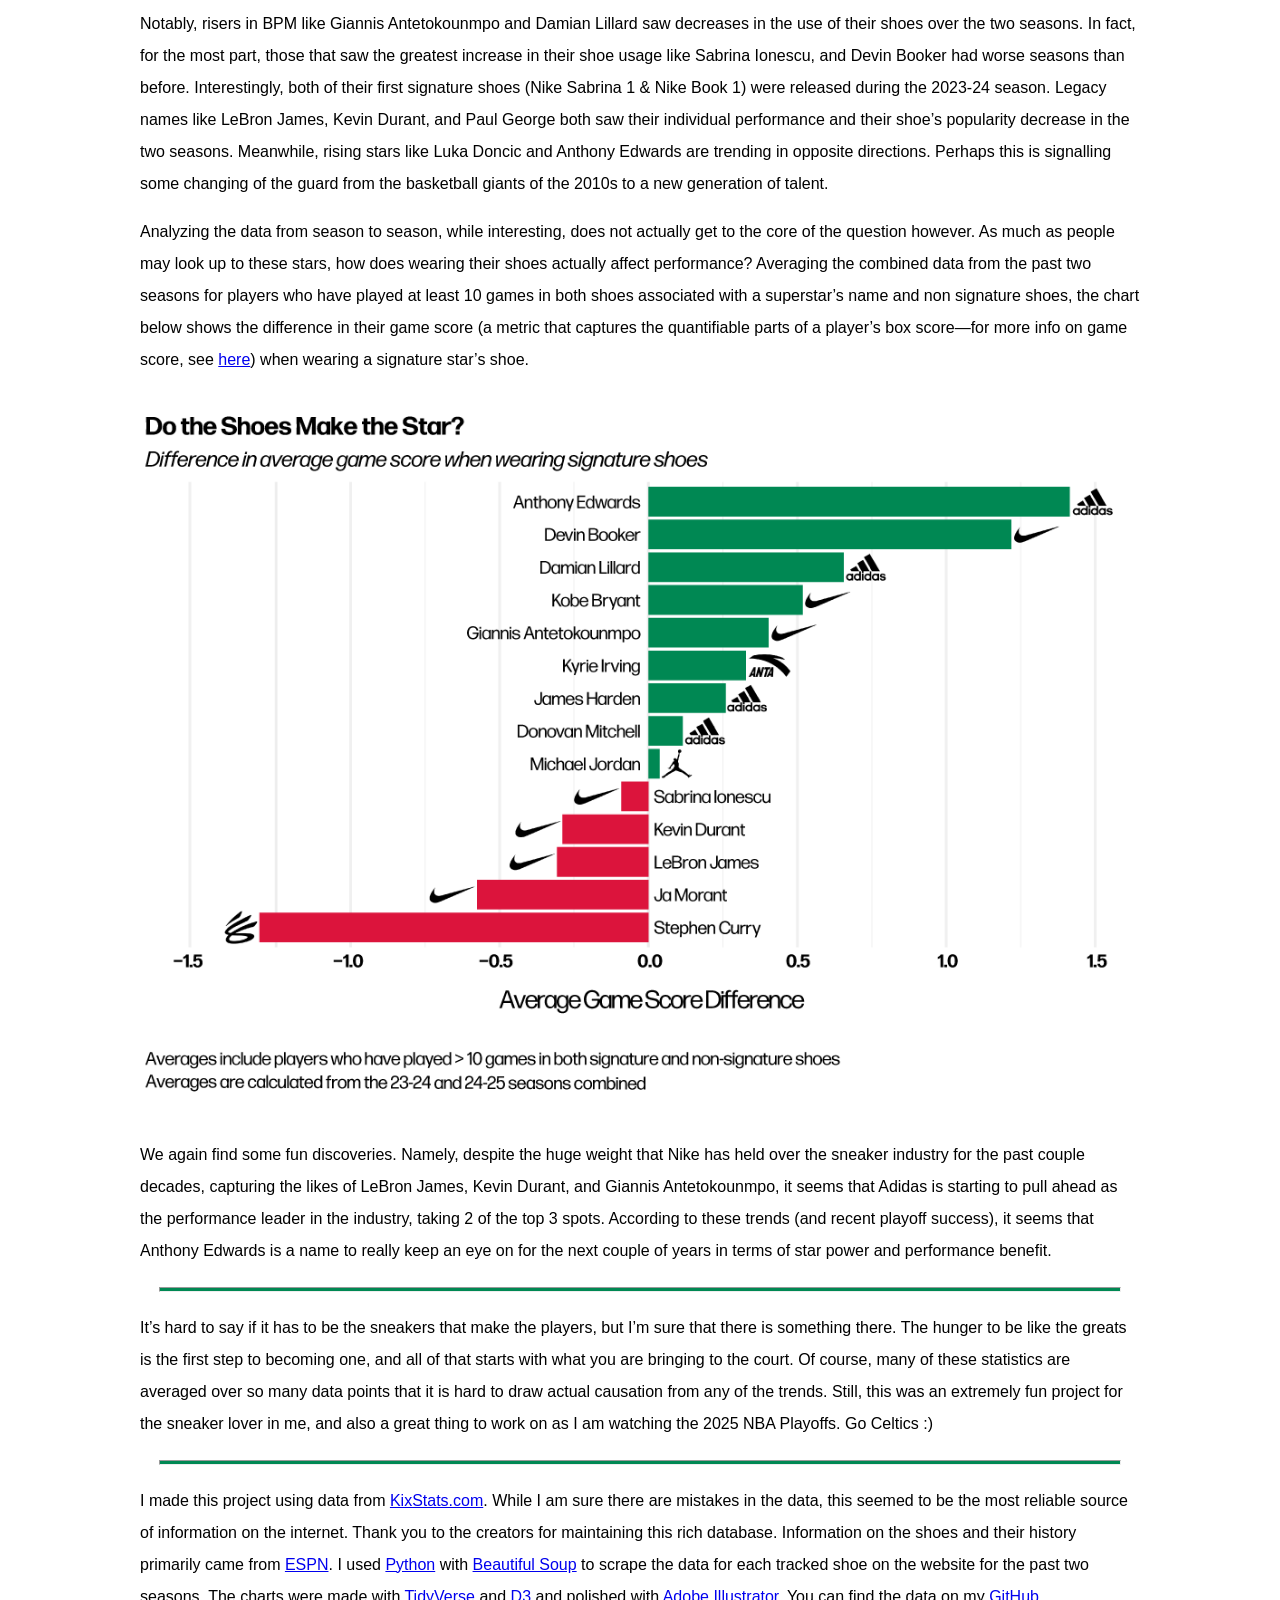
==== commit 3fe84a20: "all finished! need to clean up data but not for class lol" ====
--- a/index.html
+++ b/index.html
@@ -42,7 +42,7 @@
       These are performance shoes first, but how do they actually complement the star’s playing style? How do they determine which shoes to wear? Which shoes reign supreme over the NBA? Do the names attached to these actually hold any weight? As Spike Lee asked in his famous commercial for the Air Jordan 5, what makes you the best player in the universe?
     </p>
     <p>
-      Using (what appears to be) crowd-sourced data from KixStats.com (https://kixstats.com/) over the 2023-2024 and 2024-2025 NBA seasons, I sought to answer some of these questions.
+      Using (what appears to be) crowd-sourced data from <a href='https://kixstats.com/' target='_blank'>KixStats.com</a> over the 2023-2024 and 2024-2025 NBA seasons, I sought to answer some of these questions.
     </p>
   </div>
   <hr class="divider">
@@ -60,19 +60,19 @@
       What is it about Kobe Bryant’s line of shoes and specifically the Kobe 6 that attracts so many players? 
     </p>
     <p>
-      This article https://snkrdunk.com/en/magazine/2025/02/12/why-is-the-nike-kobe-6-popular-with-nba-players/  from Snkrdunk Magazine explains that the Kobe line offers many performance benefits compared to other basketball shoes. The Kobe 6 in particular boasts excellent traction, cushioning, and an ability to mold to the user’s feet the more they play in it. When designing his shoes, Kobe took inspiration from soccer players’ shoes, noting that their low cut (a non traditional style for basketball) and light weight allowed for impressive agility and ability to cut quickly. In today’s NBA, more players are choosing to develop a game that thrives on speed through quick cuts across the court to make room for either threes or layups. Additionally, starting in 2018, Nike started releasing Protro (Performance Retro) versions of the Kobe line which were faithful to the original cosmetics of the shoe, but also offered improved technology to make them useful for the modern game.
+      An <a href='https://snkrdunk.com/en/magazine/2025/02/12/why-is-the-nike-kobe-6-popular-with-nba-players/' target='_blank'>article</a> from Snkrdunk Magazine explains that the Kobe line offers many performance benefits compared to other basketball shoes. The Kobe 6 in particular boasts excellent traction, cushioning, and an ability to mold to the user’s feet the more they play in it. When designing his shoes, Kobe took inspiration from soccer players’ shoes, noting that their low cut (a non traditional style for basketball) and light weight allowed for impressive agility and ability to cut quickly. In today’s NBA, more players are choosing to develop a game that thrives on speed through quick cuts across the court to make room for either threes or layups. Additionally, starting in 2018, Nike started releasing Protro (Performance Retro) versions of the Kobe line which were faithful to the original cosmetics of the shoe, but also offered improved technology to make them useful for the modern game.
 
     </p>
     <p>
-      These performance benefits are nothing to scoff at, but I think the most important reason is captured by a top comment on a YouTube video (https://www.youtube.com/watch?v=JXpJ1a4FXz4&ab_channel=LukasSimoner) about the shoes. @domdomayee explains that Kobe 6s offer “lightweight, solid traction, minimalist but very good cushion, top tier court feel, and they were worn by the guy who everyone in this [generation] grew up watching/looking up to.”
+      These performance benefits are nothing to scoff at, but I think the most important reason is captured by a top comment on a <a href='https://www.youtube.com/watch?v=JXpJ1a4FXz4&ab_channel=LukasSimoner' target='_blank'>YouTube video</a> about the shoes. @domdomayee explains that Kobe 6s offer “lightweight, solid traction, minimalist but very good cushion, top tier court feel, and they were worn by the guy who everyone in this [generation] grew up watching/looking up to.”
 
     </p>
     <p>
-      There is certainly something to be said about the power of the name attached to the shoes. After all, would you want to use the shoe of someone who doesn’t play the style of basketball that you want to play? Exploring the advanced metrics of the past two seasons of the NBA, I charted the difference in the superstar’s Box Plus Minus (a metric that roughly captures a player’s overall impact when they are on court—for more info on BPM, see here https://www.basketball-reference.com/about/bpm2.html) against the amount of distinct players in the NBA that wore their shoes that season. With the exceptions of Kobe Bryant and Michael Jordan who did not play in either of the last two seasons, we see some interesting findings.
+      There is certainly something to be said about the power of the name attached to the shoes. After all, would you want to use the shoe of someone who doesn’t play the style of basketball that you want to play? Exploring the advanced metrics of the past two seasons of the NBA, I charted the difference in the superstar’s Box Plus Minus (a metric that roughly captures a player’s overall impact when they are on court—for more info on BPM, see <a href='https://www.basketball-reference.com/about/bpm2.html' target='_blank'>here</a>) against the amount of distinct players in the NBA that wore their shoes that season. With the exceptions of Kobe Bryant and Michael Jordan who did not play in either of the last two seasons, we see some interesting findings.
     </p>
   </div>
 
-  <div id="container" style="display: flex; width: 100vw; height: 90vh;">
+  <div id="container">
     <div class="chart-container">
         <svg id="chart1"></svg>
       </div>
@@ -81,15 +81,14 @@
       </div>
       <div id="tooltip" class="tooltip">
         <h3 id="tooltip-name">Hover to learn more about each player's stats and signature shoe line</h3>
-        <p id="tooltip-note" style="visibility: hidden;">Signature player line</p>
         <p style="visibility: hidden;">Box +/- (23–24): <span id="bpm23"></span></p>
         <p style="visibility: hidden;">Box +/- (24–25): <span id="bpm24"></span></p>
         <p style="visibility: hidden;"># Players using shoes (23–24): <span id="usage23"></span></p>
         <p style="visibility: hidden;"># Players using shoes (24–25): <span id="usage24"></span></p>
-        <img id="tooltip-img" src="" alt="Shoe image" style="width: 120px; margin-top: 10px; visibility: hidden;" />
-        <p style="visibility: hidden;"><span id="caption"></span></p>
+        <p id="tooltip-note" style="visibility: hidden;">Signature player line</p>
+        <img id="tooltip-img" src="" alt="Shoe image" style="width: 250px; visibility: hidden;" />
+        <p style="visibility: hidden;" id="caption"></p>
       </div>
-
     </div>
   </div>
   <!-- Explanation of chart 2 + transition to 3 -->
@@ -98,7 +97,7 @@
       Notably, risers in BPM like Giannis Antetokounmpo and Damian Lillard saw decreases in the use of their shoes over the two seasons. In fact, for the most part, those that saw the greatest increase in their shoe usage like Sabrina Ionescu, and Devin Booker had worse seasons than before. Interestingly, both of their first signature shoes (Nike Sabrina 1 & Nike Book 1) were released during the 2023-24 season. Legacy names like LeBron James, Kevin Durant, and Paul George both saw their individual performance and their shoe’s popularity decrease in the two seasons. Meanwhile, rising stars like Luka Doncic and Anthony Edwards are trending in opposite directions. Perhaps this is signalling some changing of the guard from the basketball giants of the 2010s to a new generation of talent.
     </p>
     <p>
-      Analyzing the data from season to season, while interesting, does not actually get to the core of the question however. As much as people may look up to these stars, how does wearing their shoes actually affect performance? Averaging the combined data from the past two seasons for players who have played at least 10 games in both shoes associated with a superstar’s name and non signature shoes, the chart below shows the difference in their game score (a metric that captures the quantifiable parts of a player’s box score—for more info on game score, see here https://www.nbastuffer.com/analytics101/game-score/) when wearing a signature star’s shoe.
+      Analyzing the data from season to season, while interesting, does not actually get to the core of the question however. As much as people may look up to these stars, how does wearing their shoes actually affect performance? Averaging the combined data from the past two seasons for players who have played at least 10 games in both shoes associated with a superstar’s name and non signature shoes, the chart below shows the difference in their game score (a metric that captures the quantifiable parts of a player’s box score—for more info on game score, see <a href='https://www.nbastuffer.com/analytics101/game-score/' target='_blank'>here</a>) when wearing a signature star’s shoe.
     </p>
   </div>
   <img src="gamescore.png" alt="Game Score differential when wearing vs. not wearing signature shoes." />
@@ -116,7 +115,7 @@
   <hr class="divider"> 
   <div id="body-text">
     <p>
-      I made this project using data from KixStats.com https://kixstats.com/. While I am sure there are mistakes in the data, this seemed to be the most reliable source of information on the internet. Thank you to the creators for maintaining this rich database. Information on the shoes and their history primarily came from ESPN https://www.espn.com/espn/feature/story/_/id/39771146/sneakerhead-guide-every-nba-wnba-signature-sneaker-history#/. I used Python with Beautiful Soup to scrape the data for each tracked shoe on the website for the past two seasons. The charts were made in R and D3 polished with Adobe Illustrator. 
+      I made this project using data from <a href='https://kixstats.com/' target='_blank'>KixStats.com</a>. While I am sure there are mistakes in the data, this seemed to be the most reliable source of information on the internet. Thank you to the creators for maintaining this rich database. Information on the shoes and their history primarily came from <a href='https://www.espn.com/espn/feature/story/_/id/39771146/sneakerhead-guide-every-nba-wnba-signature-sneaker-history#/' target='_blank'>ESPN</a>. I used <a href='https://www.python.org/' target='_blank'>Python</a> with <a href='https://beautiful-soup-4.readthedocs.io/en/latest/' target='_blank'>Beautiful Soup</a> to scrape the data for each tracked shoe on the website for the past two seasons. The charts were made with <a href='https://www.tidyverse.org/' target='_blank'>TidyVerse</a> and <a href='https://d3js.org/' target='_blank'>D3</a> and polished with <a href='https://www.adobe.com/products/illustrator.html' target='_blank'>Adobe Illustrator</a>. You can find the data on my <a href='https://github.com/jmaffa/nba_shoes' target='_blank'>GitHub</a>.
     </p>
   </div>
 
--- a/styles.css
+++ b/styles.css
@@ -4,12 +4,22 @@
   height: 100%;
   font-family: forma-djr-display, sans-serif;
 }
+#container {
+  display: flex;
+  flex-direction: row; /* default is row, but being explicit helps */
+  align-items: center; /* 🔥 this centers chart-containers vertically */
+  width: 100vw;
+  height: 90vh;
+}
+
 .chart-container {
   flex: 1;
   display: flex;
   align-items: center;
   justify-content: center;
+  height: 100%; /* this ensures the inner flex items take full height */
 }
+
 img, p, h1, h2, h3, .divider, iframe{
     width: 100%;
     max-width: 1000px;
@@ -59,22 +69,25 @@
 #tooltip {
   flex: 1;
   padding: 20px;
-  background: #f9f9f9;
   border-left: 1px solid #ccc;
-  font-family: sans-serif;
   font-size: 14px;
-  overflow-y: auto;
 }
 #tooltip-note {
   font-style: italic;
+  font-size: 12px;
+}
+#caption {
+    font-weight: 900;
+    text-align: center;
+    font-size: 24px;
 }
 
-
 .divider {
-    height: 2px;
-    background-color: #0868ac;
-    margin-top:10px;
-    margin-bottom: 10px;
+    width: 75%;
+    height: 3px;
+    background-color: #008853;
+    margin-top:20px;
+    margin-bottom:20px;
 }
 
 #title-caption {
@@ -86,15 +99,14 @@
 
 .line {
   fill: none;
-  stroke: gray;
   stroke-width: 5px;
-  opacity: 0.4;
+  opacity: 0.5;
 }
 
 .circle {
-  fill: gray;
-  opacity: 0.6;
+  opacity: 0.5;
 }
+
 
 .label {
   font-size: 12px;
@@ -103,8 +115,6 @@
 }
 
 .highlight {
-  stroke: red;
-  fill: red;
-  stroke-width: 7px;
-  opacity: .8 !important;
+  stroke-width: 8px;
+  opacity: 1 !important;
 }
